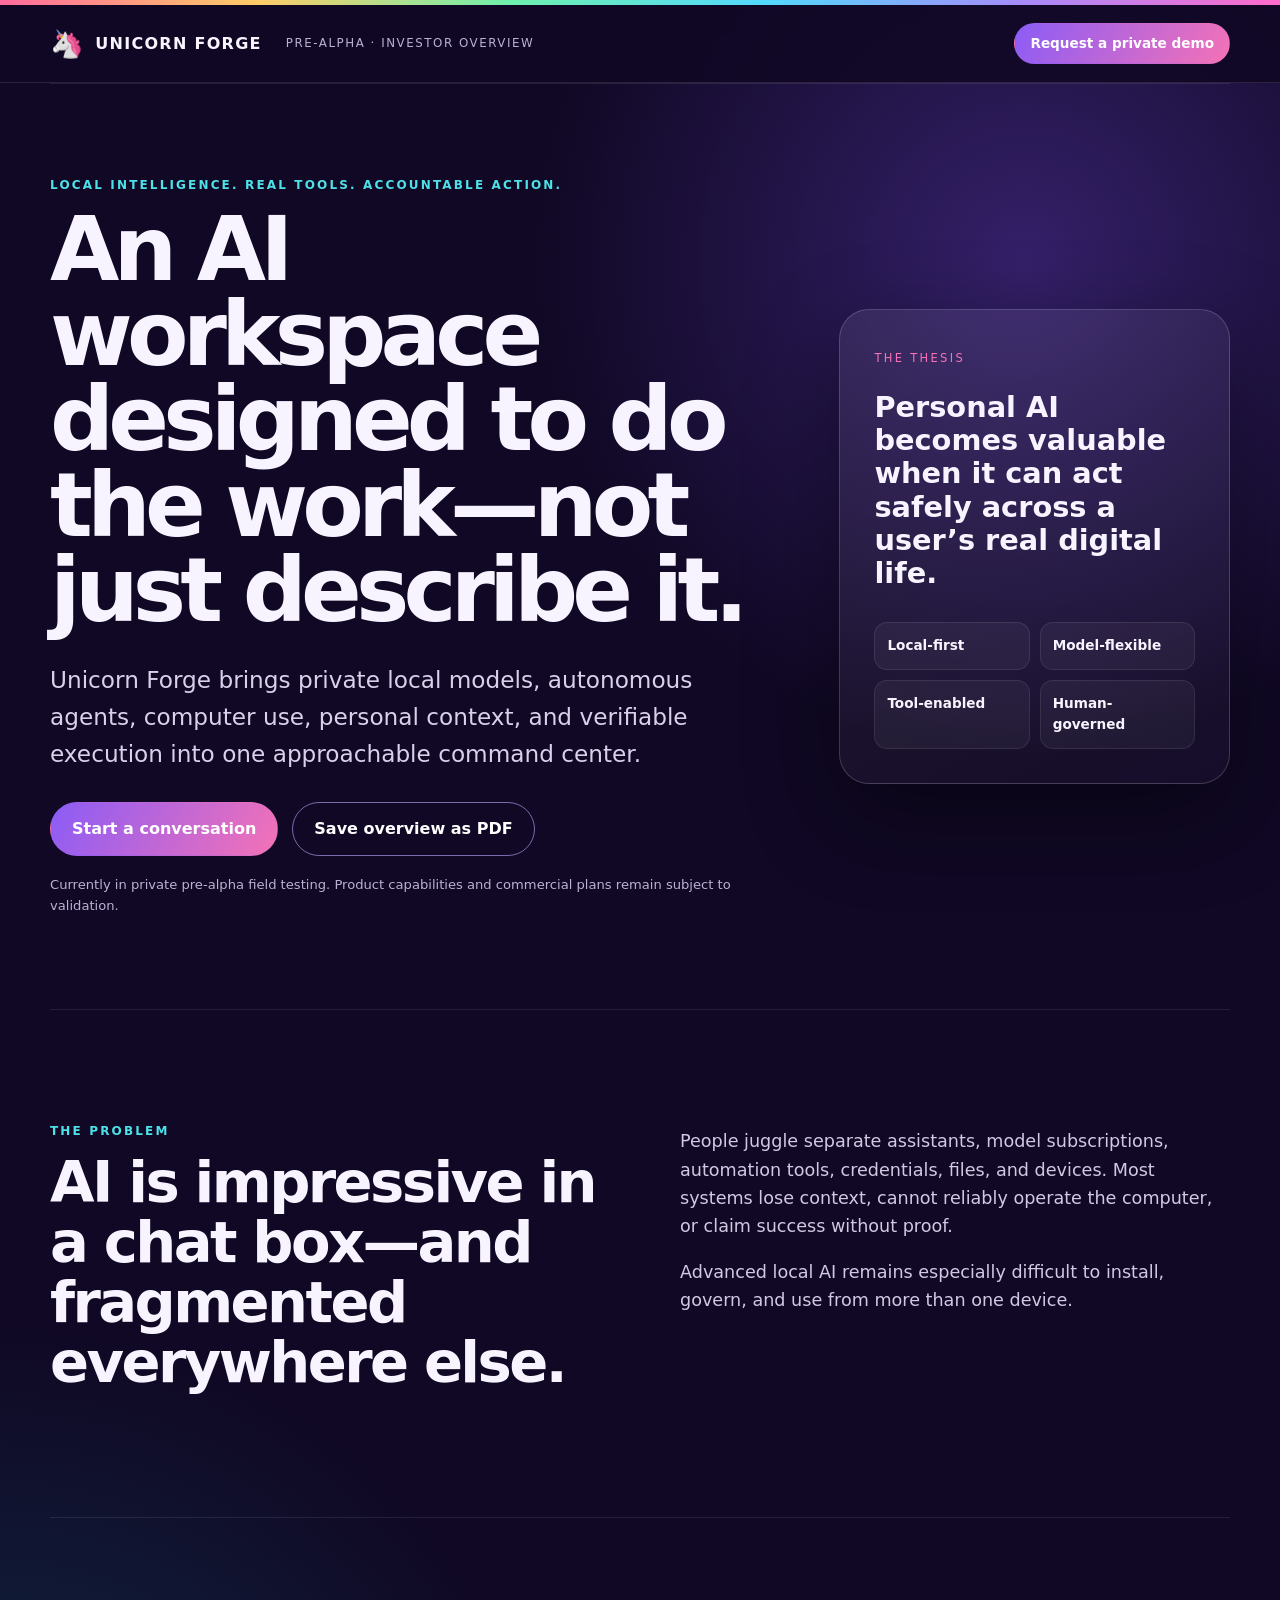
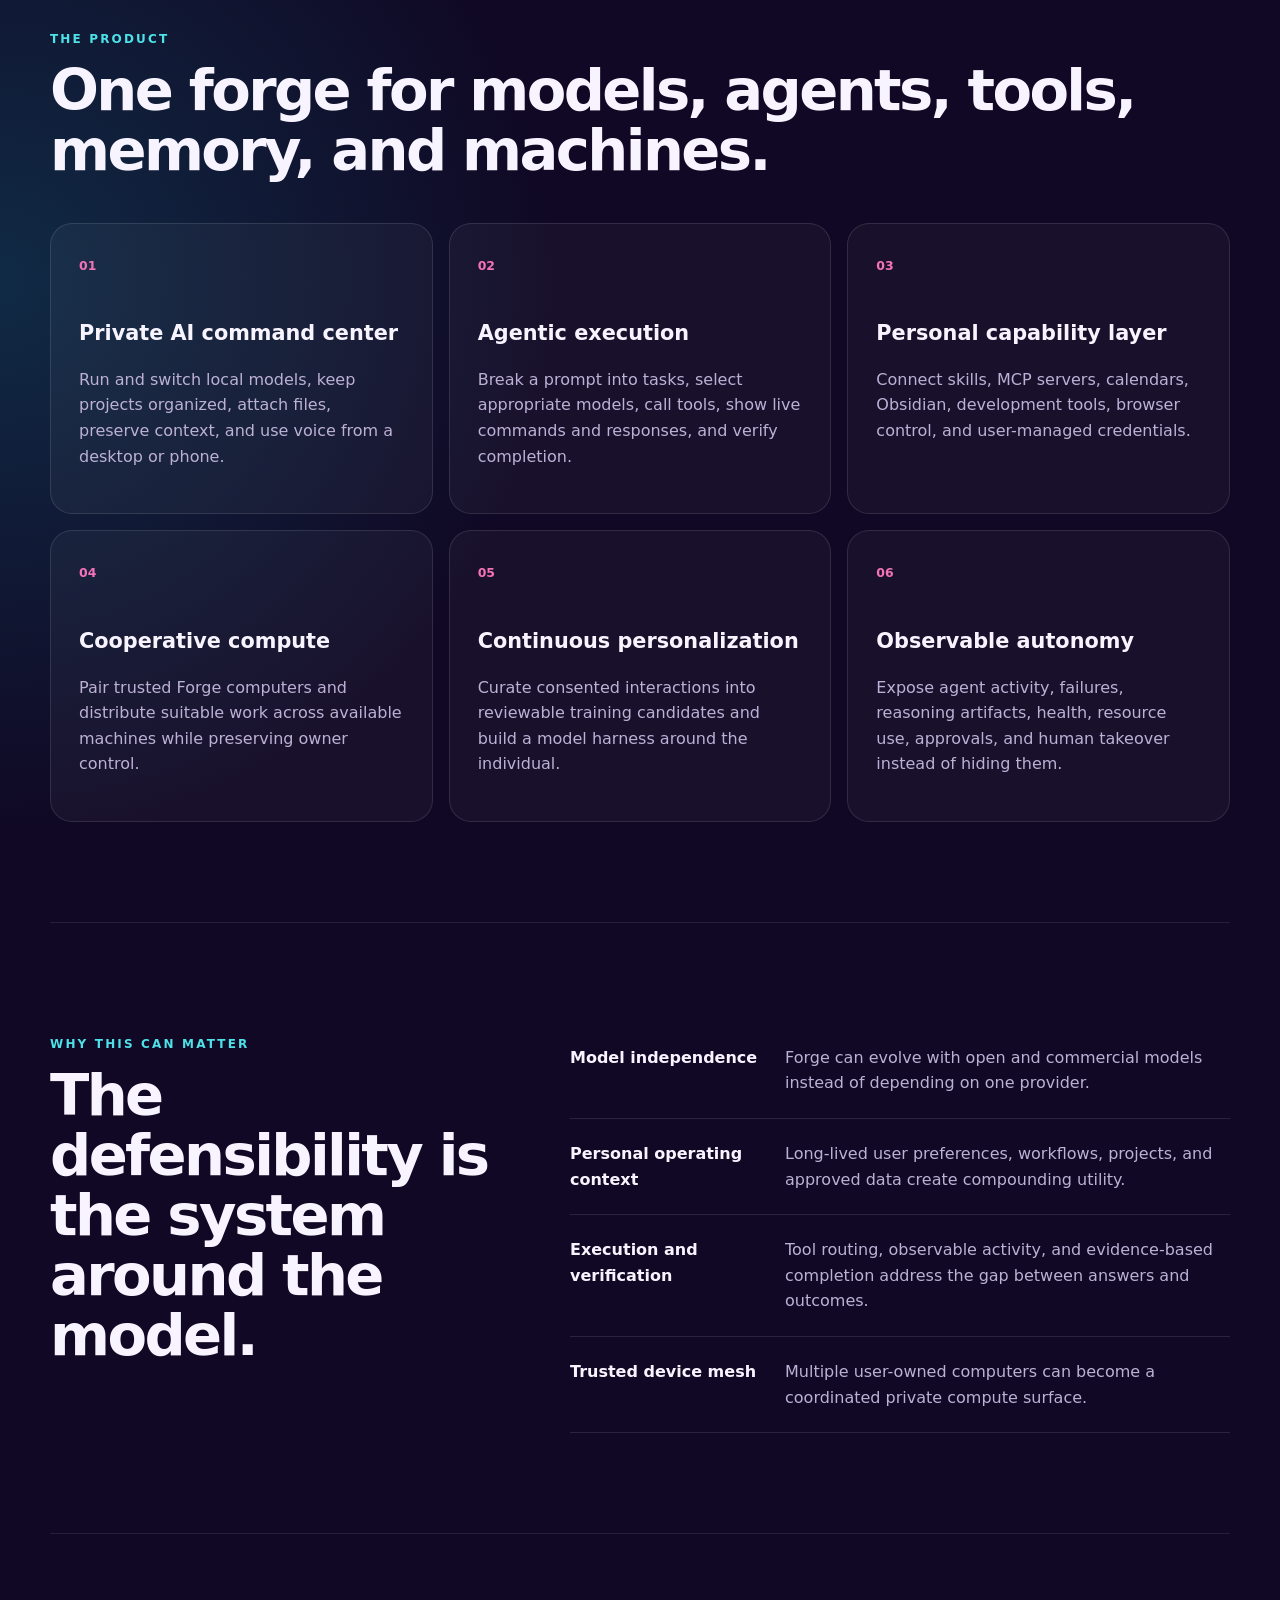
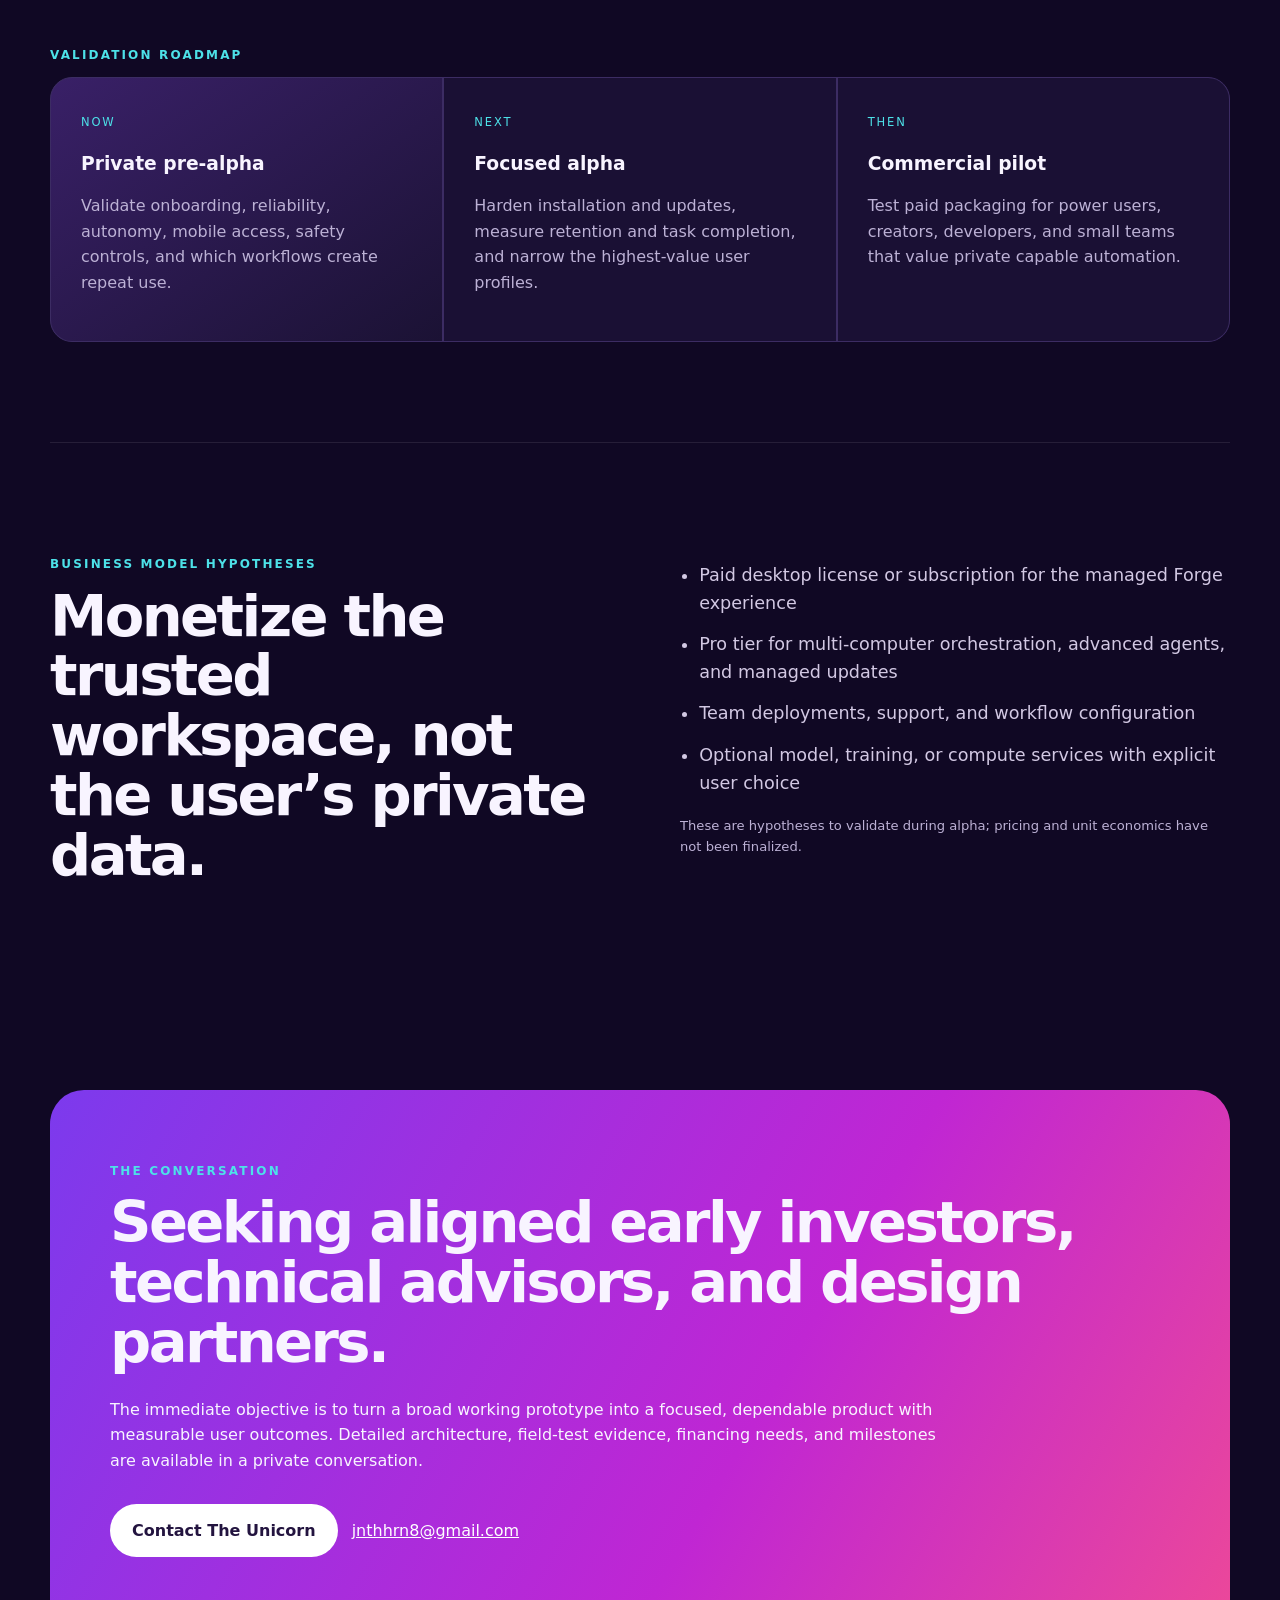
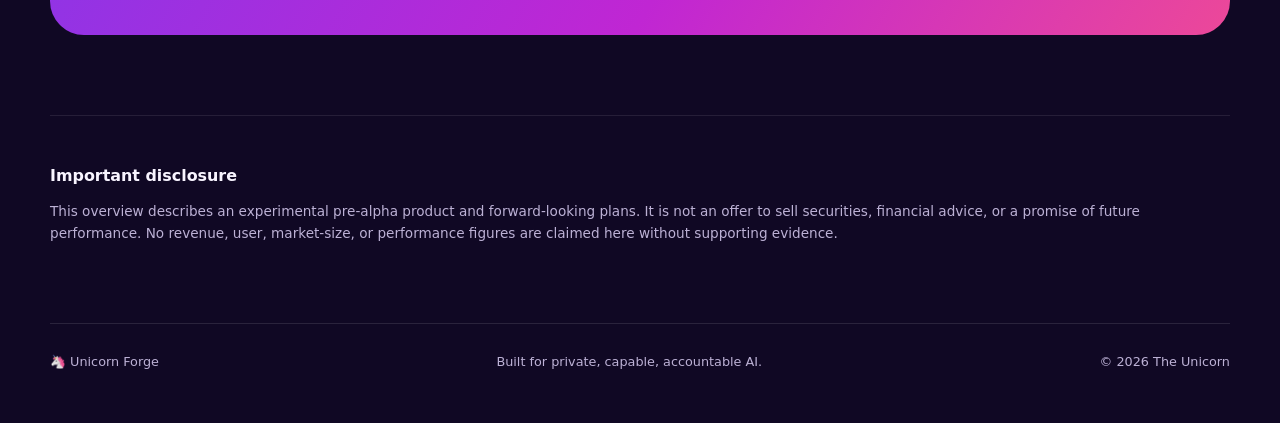
==== investors.html @ 0883f74a "Add Unicorn Forge investor overview" ====
<!doctype html>
<html lang="en">
  <head>
    <meta charset="utf-8" />
    <meta name="viewport" content="width=device-width,initial-scale=1" />
    <meta name="theme-color" content="#100824" />
    <meta name="description" content="Unicorn Forge investor overview: a local-first AI workspace built to act, coordinate, verify, and improve." />
    <title>Unicorn Forge · Investor Overview</title>
    <link rel="icon" type="image/svg+xml" href="data:image/svg+xml,%3Csvg xmlns='http://www.w3.org/2000/svg' viewBox='0 0 64 64'%3E%3Crect width='64' height='64' rx='16' fill='%23100824'/%3E%3Ctext x='8' y='48' font-size='46'%3E%F0%9F%A6%84%3C/text%3E%3C/svg%3E" />
    <link rel="stylesheet" href="investors.css" />
  </head>
  <body>
    <div class="rainbow" aria-hidden="true"></div>
    <header>
      <a class="brand" href="investors.html"><span>🦄</span><strong>UNICORN FORGE</strong></a>
      <span class="stage">PRE-ALPHA · INVESTOR OVERVIEW</span>
      <a class="button small" href="mailto:tetheredunicorn@gmail.com?subject=Unicorn%20Forge%20investor%20conversation">Request a private demo</a>
    </header>

    <main>
      <section class="hero">
        <div>
          <p class="eyebrow">LOCAL INTELLIGENCE. REAL TOOLS. ACCOUNTABLE ACTION.</p>
          <h1>An AI workspace designed to do the work—not just describe it.</h1>
          <p class="lede">Unicorn Forge brings private local models, autonomous agents, computer use, personal context, and verifiable execution into one approachable command center.</p>
          <div class="actions">
            <a class="button" href="mailto:tetheredunicorn@gmail.com?subject=Unicorn%20Forge%20investor%20conversation">Start a conversation</a>
            <button class="button ghost" type="button" onclick="window.print()">Save overview as PDF</button>
          </div>
          <p class="fine">Currently in private pre-alpha field testing. Product capabilities and commercial plans remain subject to validation.</p>
        </div>
        <aside class="signal-card">
          <span>THE THESIS</span>
          <strong>Personal AI becomes valuable when it can act safely across a user’s real digital life.</strong>
          <div class="signal-grid"><b>Local-first</b><b>Model-flexible</b><b>Tool-enabled</b><b>Human-governed</b></div>
        </aside>
      </section>

      <section class="problem section-grid">
        <div>
          <p class="eyebrow">THE PROBLEM</p>
          <h2>AI is impressive in a chat box—and fragmented everywhere else.</h2>
        </div>
        <div class="copy">
          <p>People juggle separate assistants, model subscriptions, automation tools, credentials, files, and devices. Most systems lose context, cannot reliably operate the computer, or claim success without proof.</p>
          <p>Advanced local AI remains especially difficult to install, govern, and use from more than one device.</p>
        </div>
      </section>

      <section>
        <p class="eyebrow">THE PRODUCT</p>
        <h2>One forge for models, agents, tools, memory, and machines.</h2>
        <div class="cards">
          <article><b>01</b><h3>Private AI command center</h3><p>Run and switch local models, keep projects organized, attach files, preserve context, and use voice from a desktop or phone.</p></article>
          <article><b>02</b><h3>Agentic execution</h3><p>Break a prompt into tasks, select appropriate models, call tools, show live commands and responses, and verify completion.</p></article>
          <article><b>03</b><h3>Personal capability layer</h3><p>Connect skills, MCP servers, calendars, Obsidian, development tools, browser control, and user-managed credentials.</p></article>
          <article><b>04</b><h3>Cooperative compute</h3><p>Pair trusted Forge computers and distribute suitable work across available machines while preserving owner control.</p></article>
          <article><b>05</b><h3>Continuous personalization</h3><p>Curate consented interactions into reviewable training candidates and build a model harness around the individual.</p></article>
          <article><b>06</b><h3>Observable autonomy</h3><p>Expose agent activity, failures, reasoning artifacts, health, resource use, approvals, and human takeover instead of hiding them.</p></article>
        </div>
      </section>

      <section class="moat">
        <div>
          <p class="eyebrow">WHY THIS CAN MATTER</p>
          <h2>The defensibility is the system around the model.</h2>
        </div>
        <ol>
          <li><strong>Model independence</strong><span>Forge can evolve with open and commercial models instead of depending on one provider.</span></li>
          <li><strong>Personal operating context</strong><span>Long-lived user preferences, workflows, projects, and approved data create compounding utility.</span></li>
          <li><strong>Execution and verification</strong><span>Tool routing, observable activity, and evidence-based completion address the gap between answers and outcomes.</span></li>
          <li><strong>Trusted device mesh</strong><span>Multiple user-owned computers can become a coordinated private compute surface.</span></li>
        </ol>
      </section>

      <section>
        <p class="eyebrow">VALIDATION ROADMAP</p>
        <div class="timeline">
          <article class="active"><span>NOW</span><h3>Private pre-alpha</h3><p>Validate onboarding, reliability, autonomy, mobile access, safety controls, and which workflows create repeat use.</p></article>
          <article><span>NEXT</span><h3>Focused alpha</h3><p>Harden installation and updates, measure retention and task completion, and narrow the highest-value user profiles.</p></article>
          <article><span>THEN</span><h3>Commercial pilot</h3><p>Test paid packaging for power users, creators, developers, and small teams that value private capable automation.</p></article>
        </div>
      </section>

      <section class="business section-grid">
        <div><p class="eyebrow">BUSINESS MODEL HYPOTHESES</p><h2>Monetize the trusted workspace, not the user’s private data.</h2></div>
        <div class="copy">
          <ul>
            <li>Paid desktop license or subscription for the managed Forge experience</li>
            <li>Pro tier for multi-computer orchestration, advanced agents, and managed updates</li>
            <li>Team deployments, support, and workflow configuration</li>
            <li>Optional model, training, or compute services with explicit user choice</li>
          </ul>
          <p class="fine">These are hypotheses to validate during alpha; pricing and unit economics have not been finalized.</p>
        </div>
      </section>

      <section class="ask">
        <p class="eyebrow">THE CONVERSATION</p>
        <h2>Seeking aligned early investors, technical advisors, and design partners.</h2>
        <p>The immediate objective is to turn a broad working prototype into a focused, dependable product with measurable user outcomes. Detailed architecture, field-test evidence, financing needs, and milestones are available in a private conversation.</p>
        <div class="actions"><a class="button light" href="mailto:tetheredunicorn@gmail.com?subject=Unicorn%20Forge%20investor%20conversation">Contact The Unicorn</a><a class="text-link" href="mailto:jnthhrn8@gmail.com">jnthhrn8@gmail.com</a></div>
      </section>

      <section class="disclosure">
        <h3>Important disclosure</h3>
        <p>This overview describes an experimental pre-alpha product and forward-looking plans. It is not an offer to sell securities, financial advice, or a promise of future performance. No revenue, user, market-size, or performance figures are claimed here without supporting evidence.</p>
      </section>
    </main>
    <footer><span>🦄 Unicorn Forge</span><span>Built for private, capable, accountable AI.</span><span>© 2026 The Unicorn</span></footer>
  </body>
</html>
---- investors.css ----
:root{color-scheme:dark;--ink:#f8f4ff;--muted:#bcb1d5;--violet:#8b5cf6;--pink:#f472b6;--cyan:#4de1e8;--paper:#100824;--panel:#1a1034;--line:#3c2c63}*{box-sizing:border-box}html{scroll-behavior:smooth}body{margin:0;background:radial-gradient(circle at 80% 5%,#342069 0,transparent 31rem),radial-gradient(circle at 0 36%,#102a45 0,transparent 35rem),var(--paper);color:var(--ink);font:16px/1.6 Inter,ui-sans-serif,system-ui,-apple-system,"Segoe UI",sans-serif}.rainbow{height:5px;background:linear-gradient(90deg,#ff6b9d,#ffcc67,#6ef0ae,#53d8ff,#a78bfa,#ff6bcb)}header{min-height:78px;display:flex;align-items:center;gap:24px;padding:15px max(24px,calc((100vw - 1180px)/2));border-bottom:1px solid #ffffff1c;background:#100824d9;backdrop-filter:blur(16px);position:sticky;top:0;z-index:5}.brand{display:flex;gap:10px;align-items:center;color:var(--ink);text-decoration:none;letter-spacing:.08em}.brand span{font-size:27px}.stage{margin-right:auto;color:var(--muted);font-size:.74rem;letter-spacing:.13em}main,footer{width:min(1180px,calc(100% - 40px));margin:auto}.hero{min-height:670px;display:grid;grid-template-columns:1.3fr .7fr;gap:64px;align-items:center;padding:80px 0}h1{font-size:clamp(3rem,7vw,6.4rem);line-height:.95;letter-spacing:-.065em;margin:12px 0 28px;max-width:900px}h2{font-size:clamp(2rem,4.5vw,4rem);line-height:1.04;letter-spacing:-.045em;margin:8px 0 24px}h3{line-height:1.15}.eyebrow{font-size:.75rem;letter-spacing:.18em;font-weight:800;color:var(--cyan)}.lede{font-size:clamp(1.12rem,2vw,1.45rem);color:#d9d0ea;max-width:760px}.fine{font-size:.82rem;color:var(--muted)}.actions{display:flex;gap:14px;align-items:center;flex-wrap:wrap;margin:30px 0 18px}.button{display:inline-flex;justify-content:center;align-items:center;border:1px solid transparent;border-radius:999px;padding:13px 21px;background:linear-gradient(120deg,var(--violet),var(--pink));color:white;text-decoration:none;font:inherit;font-weight:800;cursor:pointer}.button.small{padding:9px 15px;font-size:.85rem}.button.ghost{background:transparent;border-color:#7d69ab}.button.light{background:white;color:#23143f}.signal-card{border:1px solid #ffffff2b;border-radius:30px;padding:34px;background:linear-gradient(150deg,#ffffff14,#ffffff06);box-shadow:0 30px 90px #0006}.signal-card>span{color:var(--pink);font-size:.72rem;letter-spacing:.2em}.signal-card>strong{display:block;font-size:1.8rem;line-height:1.15;margin:22px 0 32px}.signal-grid{display:grid;grid-template-columns:1fr 1fr;gap:10px}.signal-grid b{background:#ffffff0c;border:1px solid #ffffff16;border-radius:13px;padding:12px;font-size:.85rem}section{padding:100px 0;border-top:1px solid #ffffff17}.section-grid{display:grid;grid-template-columns:1fr 1fr;gap:80px}.copy{color:#d2c8e3;font-size:1.1rem}.cards{display:grid;grid-template-columns:repeat(3,1fr);gap:16px;margin-top:42px}.cards article{min-height:260px;padding:28px;border:1px solid #ffffff1c;border-radius:22px;background:#ffffff0a}.cards article>b{color:var(--pink);font-size:.78rem}.cards h3{font-size:1.3rem;margin-top:45px}.cards p,.timeline p{color:var(--muted)}.moat{display:grid;grid-template-columns:.8fr 1.2fr;gap:80px}.moat ol{list-style:none;padding:0;margin:0}.moat li{display:grid;grid-template-columns:190px 1fr;gap:25px;padding:22px 0;border-bottom:1px solid #ffffff1c}.moat span{color:var(--muted)}.timeline{display:grid;grid-template-columns:repeat(3,1fr);gap:2px;background:var(--line);border:1px solid var(--line);border-radius:22px;overflow:hidden}.timeline article{padding:30px;background:var(--panel)}.timeline article.active{background:linear-gradient(145deg,#392067,#1b1234)}.timeline span{font-size:.72rem;letter-spacing:.16em;color:var(--cyan)}.business ul{padding-left:1.2rem}.business li{margin-bottom:13px}.ask{border:0;border-radius:34px;padding:60px;margin:80px 0;background:linear-gradient(120deg,#7c3aed,#c026d3 60%,#ec4899)}.ask p{max-width:840px}.text-link{color:white}.disclosure{padding:35px 0 65px;color:var(--muted);font-size:.85rem}.disclosure h3{color:var(--ink)}footer{display:flex;justify-content:space-between;gap:20px;padding:28px 0 50px;border-top:1px solid #ffffff1c;color:var(--muted);font-size:.8rem}@media(max-width:800px){header{position:static;flex-wrap:wrap}.stage{order:3;width:100%}.hero,.section-grid,.moat{grid-template-columns:1fr;gap:25px}.hero{padding:60px 0;min-height:auto}.cards,.timeline{grid-template-columns:1fr}.moat li{grid-template-columns:1fr;gap:5px}.ask{padding:34px 24px;margin:50px 0}footer{flex-direction:column}.button.small{display:none}}@media print{body{background:white;color:#191126}.rainbow{height:3px}header{position:static;background:white;border-color:#ddd}.stage,.brand,.eyebrow,.fine,.copy,.cards p,.timeline p,.moat span,.disclosure,footer{color:#4d455b}.button{border:1px solid #555;background:white;color:#191126}.hero{min-height:auto}.signal-card,.cards article,.timeline article{box-shadow:none;background:#f6f2fb;border-color:#ddd}.ask{background:#eee;color:#191126}.ask .button{display:none}section{break-inside:avoid;padding:45px 0}}
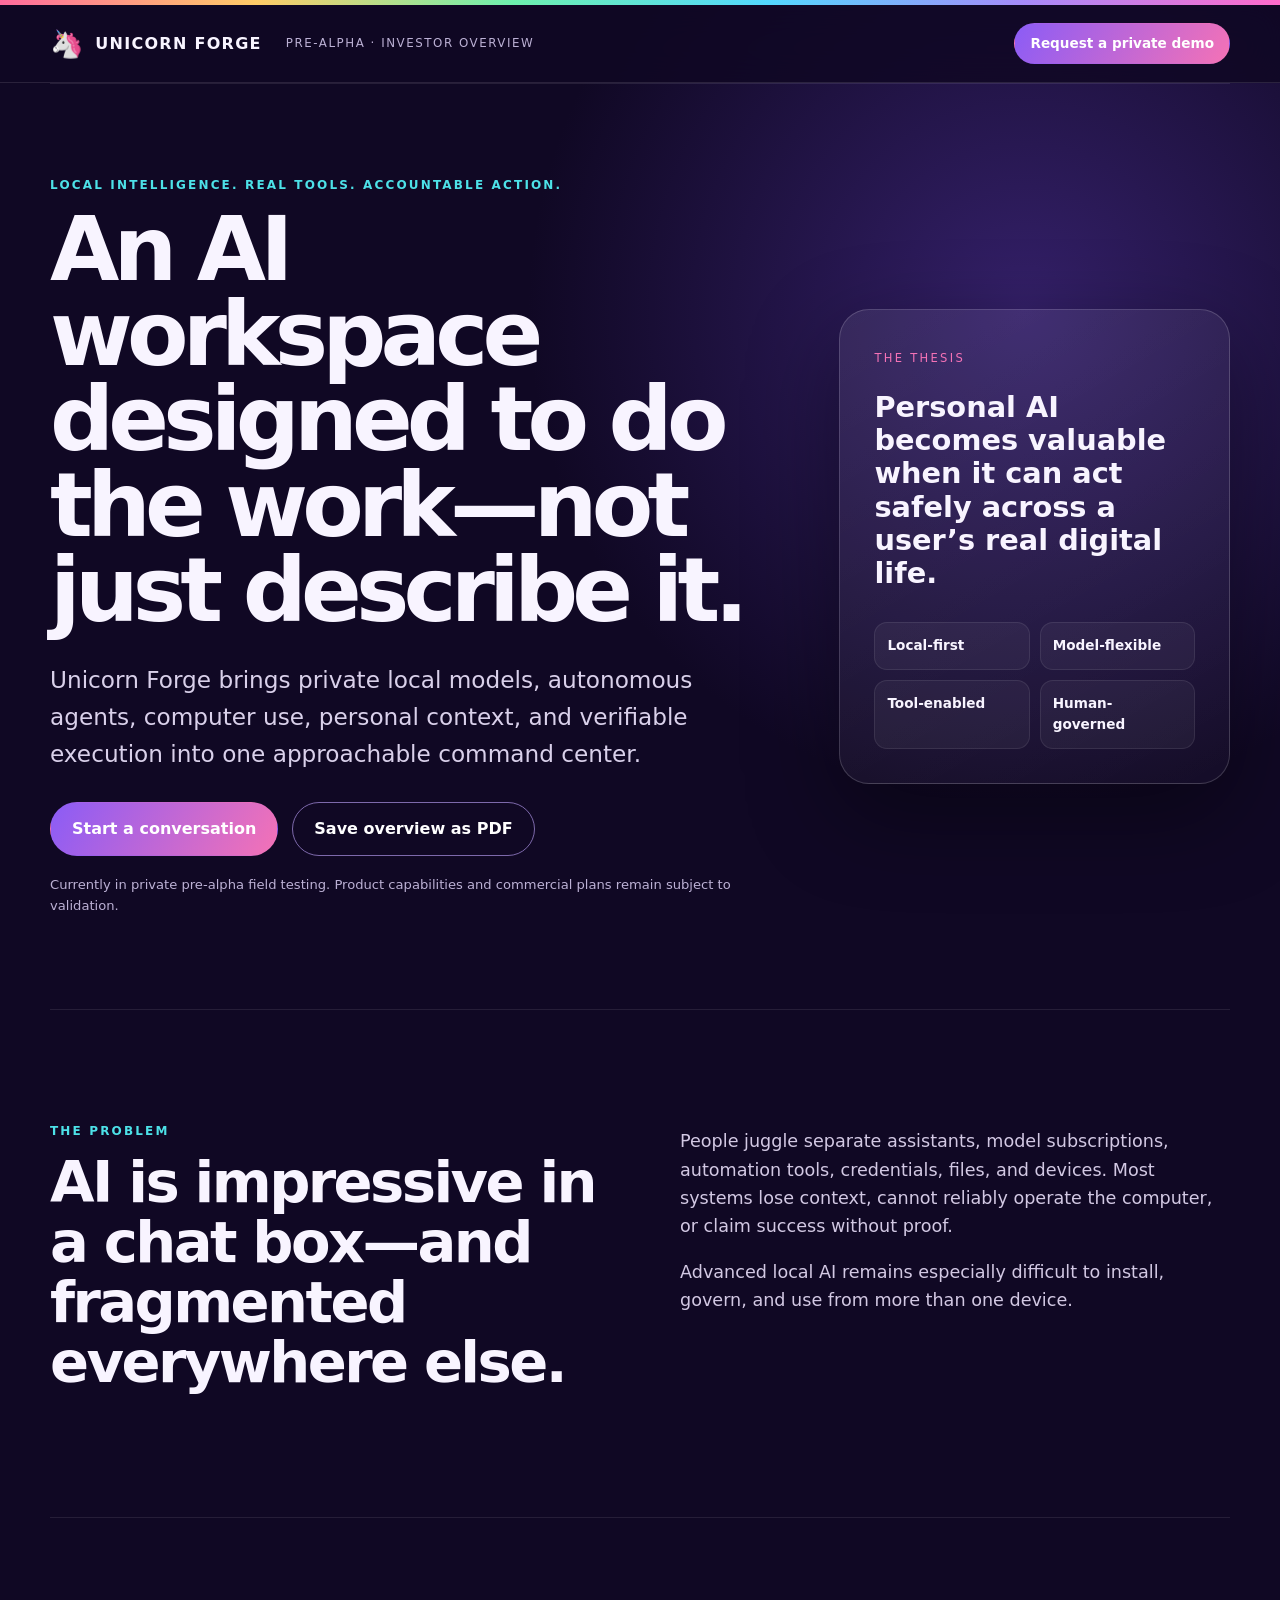
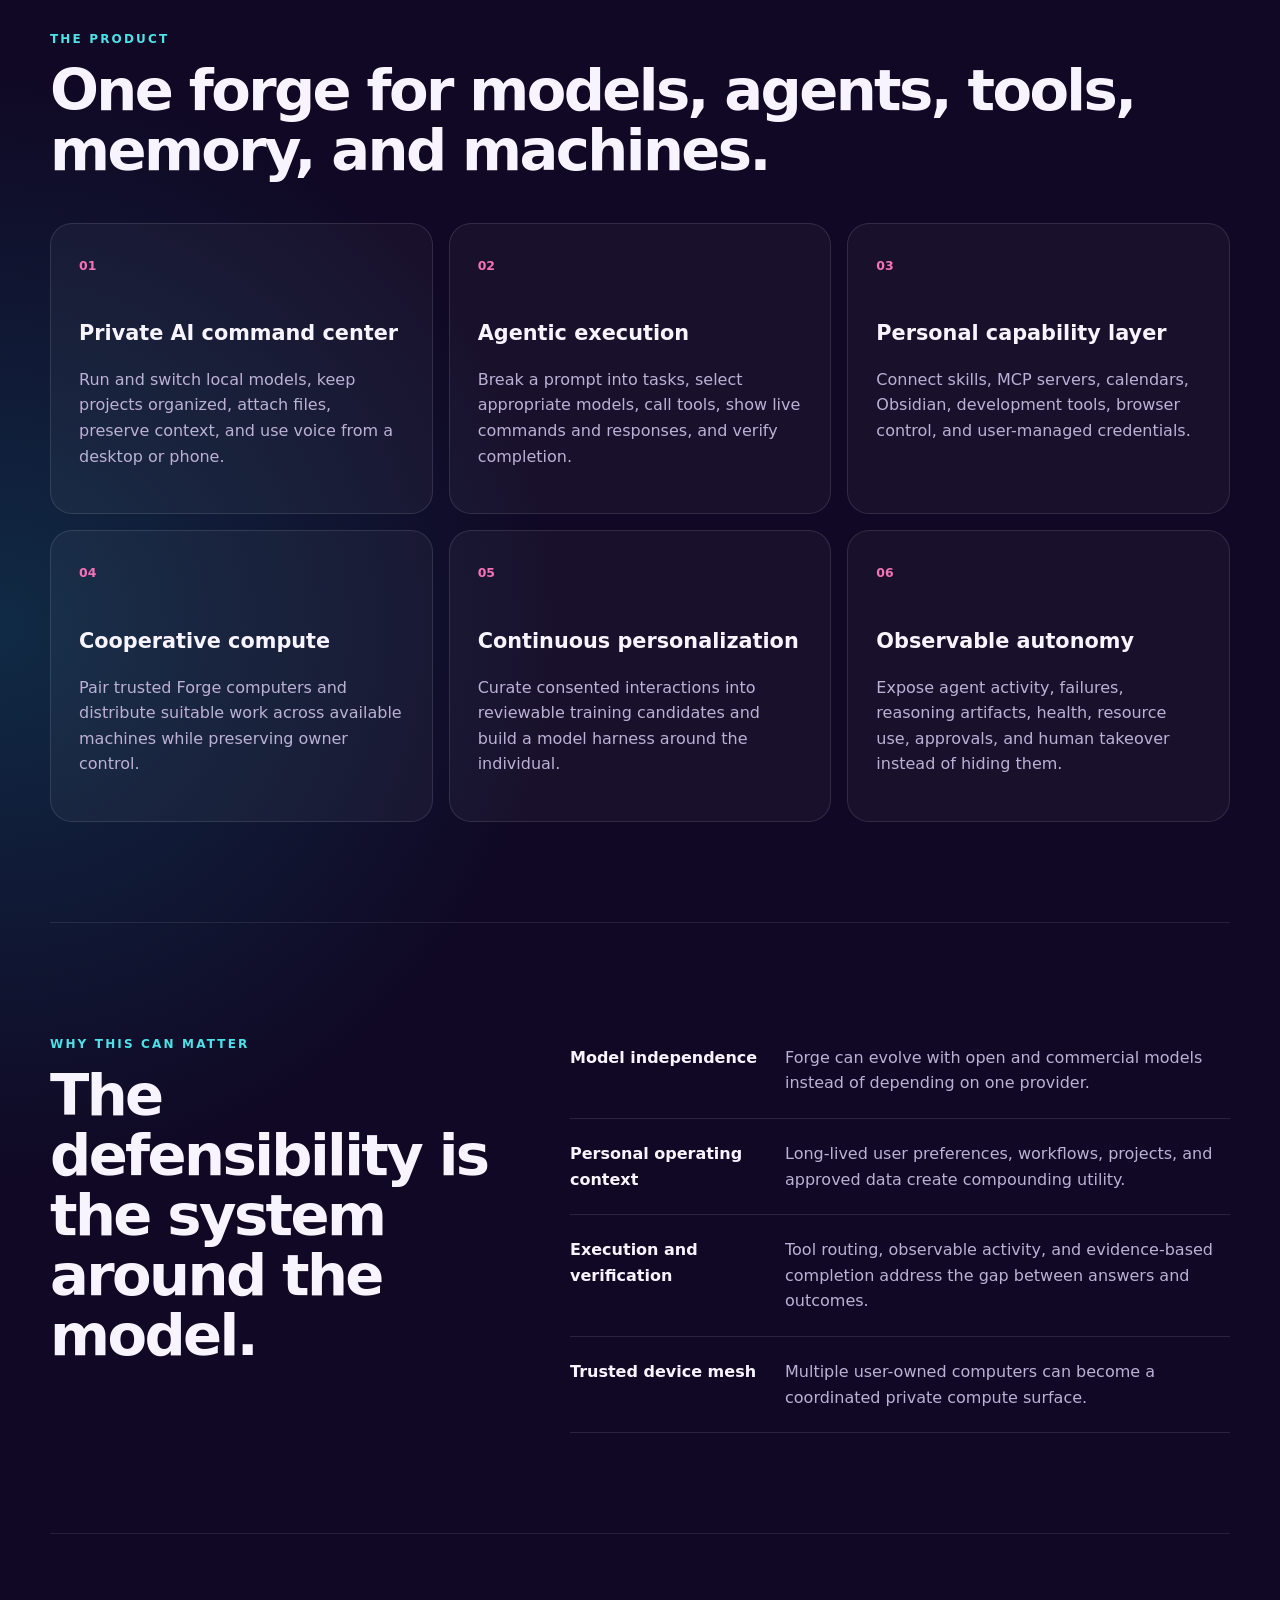
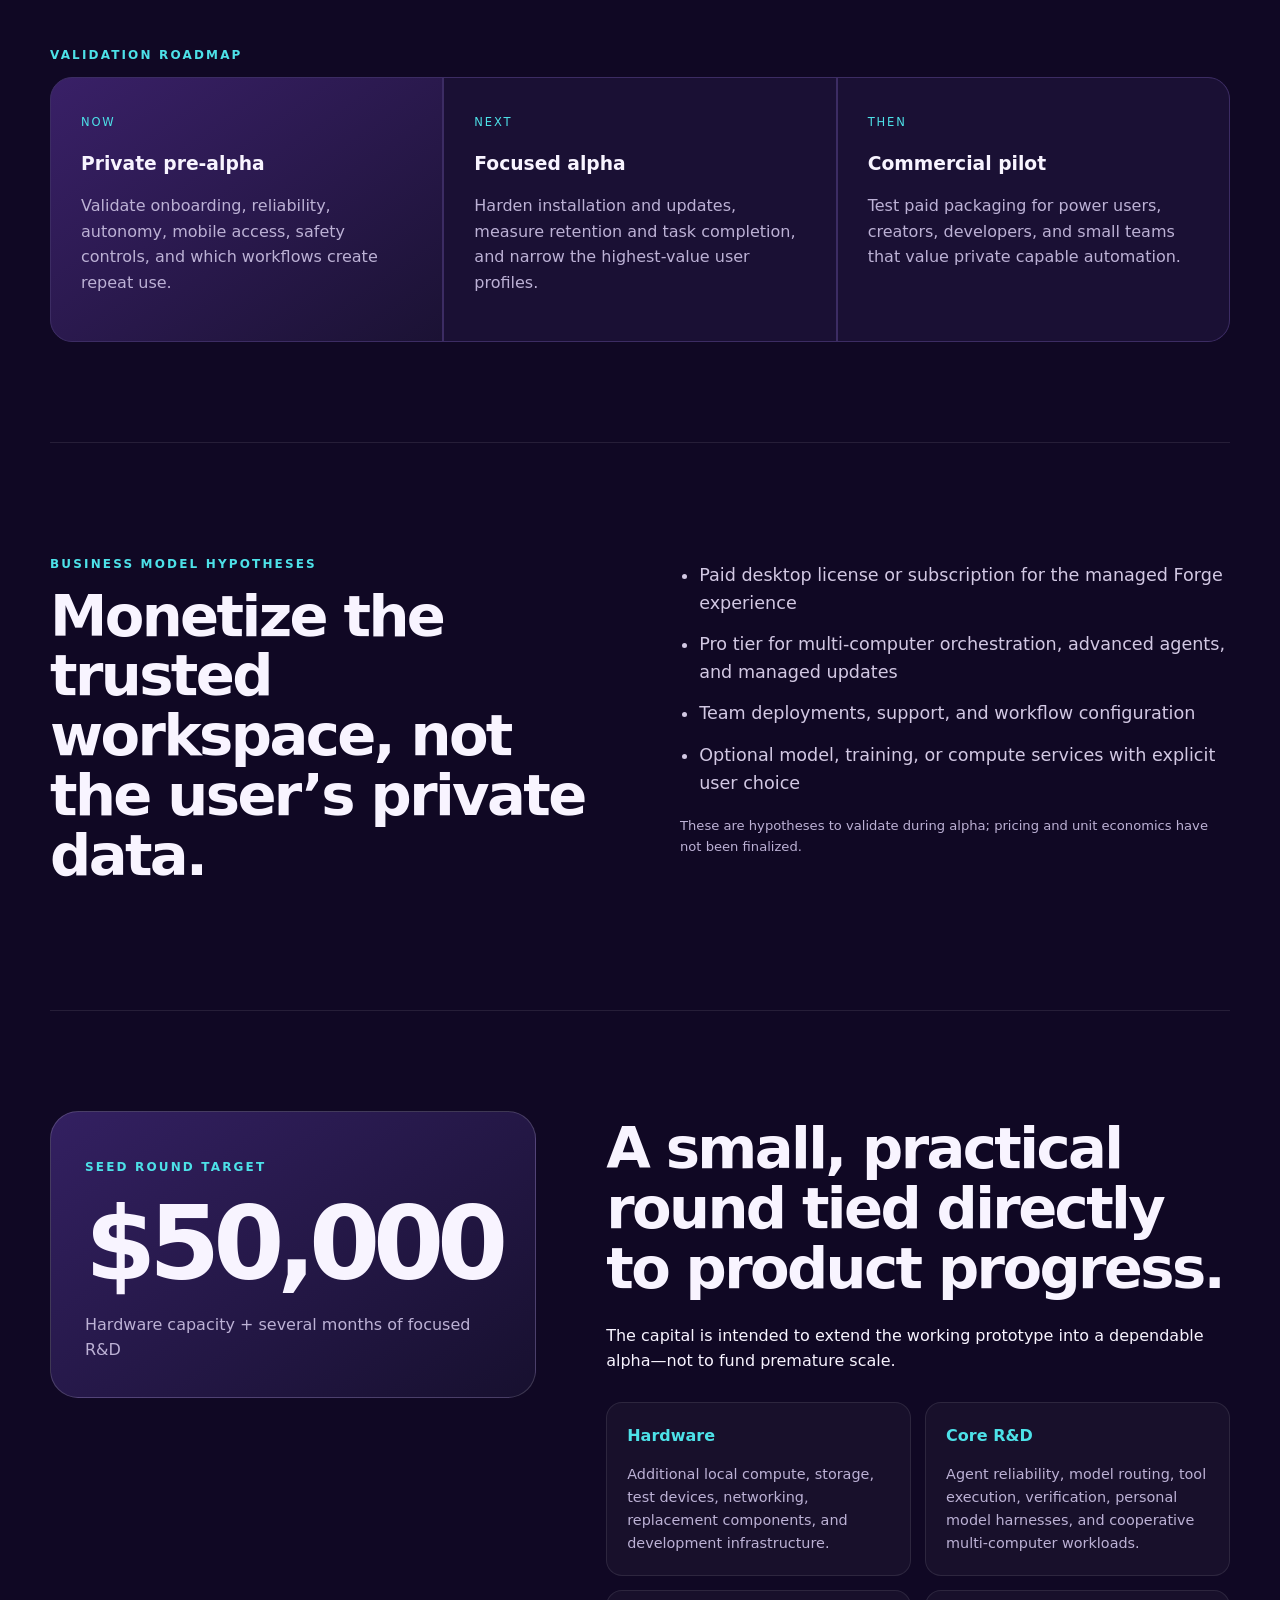
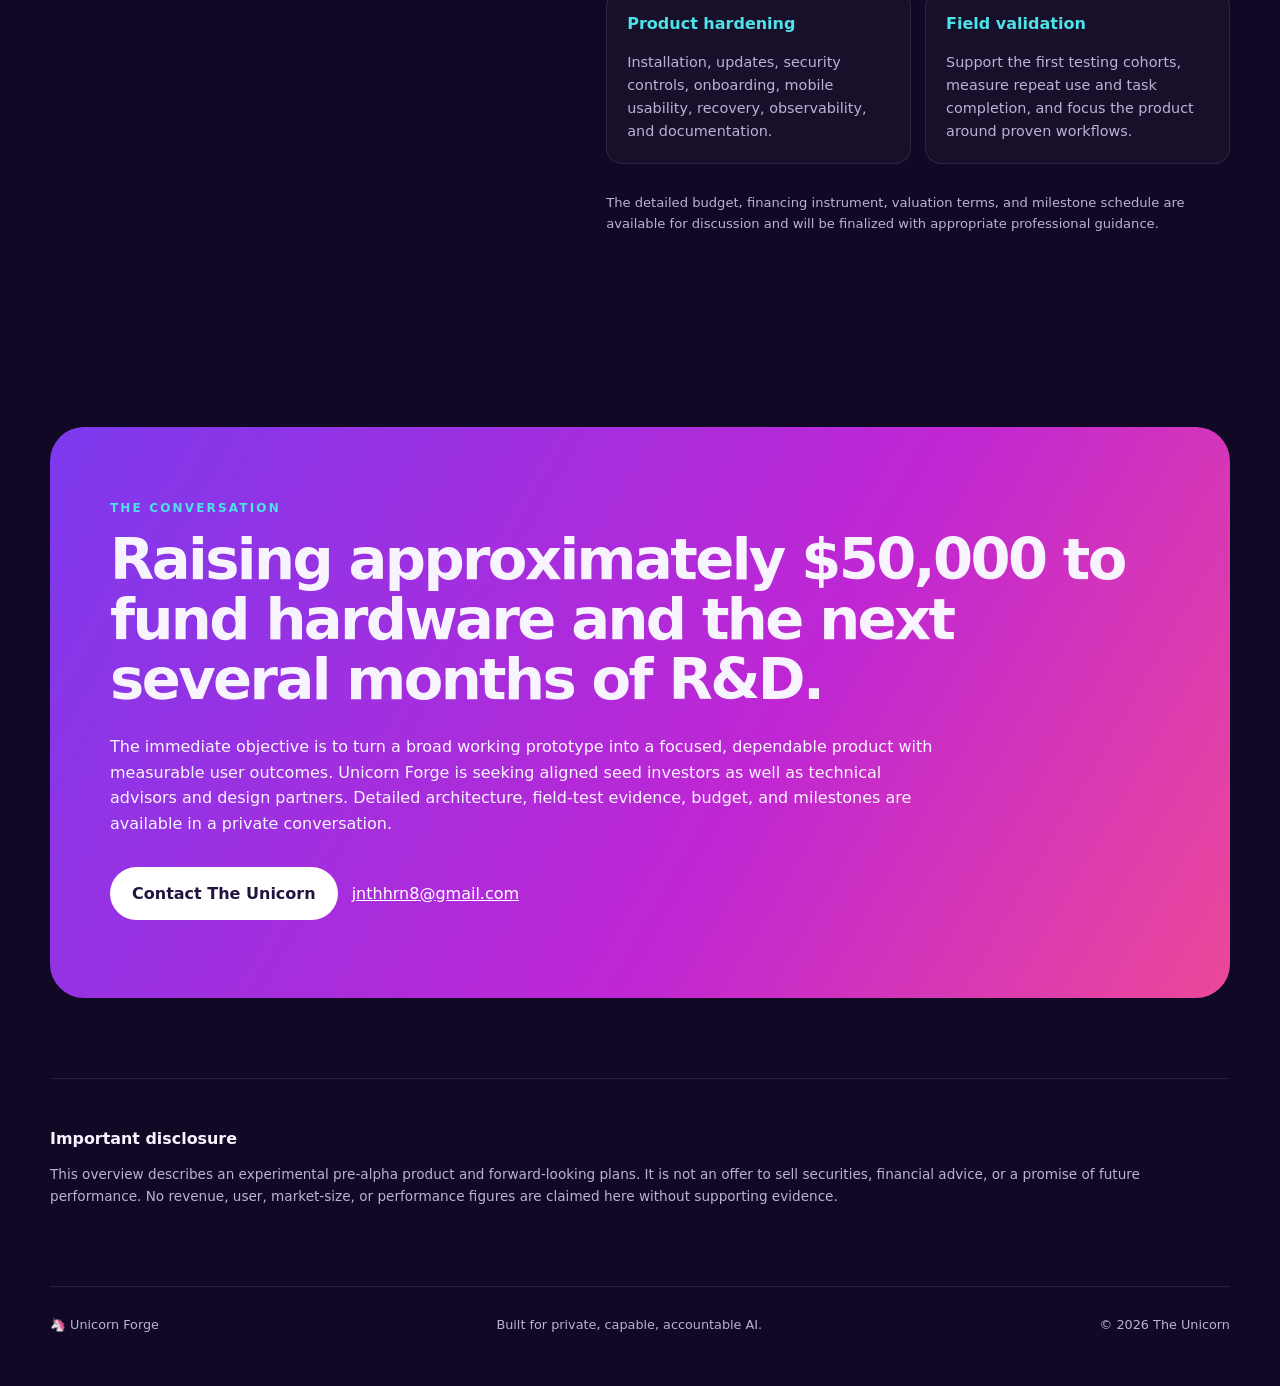
==== commit 4a98c9df: "Add fifty-thousand-dollar seed round" ====
--- a/investors.html
+++ b/investors.html
@@ -95,10 +95,29 @@
         </div>
       </section>
 
+      <section class="round">
+        <div class="round-amount">
+          <p class="eyebrow">SEED ROUND TARGET</p>
+          <strong>$50,000</strong>
+          <span>Hardware capacity + several months of focused R&amp;D</span>
+        </div>
+        <div class="round-plan">
+          <h2>A small, practical round tied directly to product progress.</h2>
+          <p>The capital is intended to extend the working prototype into a dependable alpha—not to fund premature scale.</p>
+          <div class="use-grid">
+            <article><b>Hardware</b><p>Additional local compute, storage, test devices, networking, replacement components, and development infrastructure.</p></article>
+            <article><b>Core R&amp;D</b><p>Agent reliability, model routing, tool execution, verification, personal model harnesses, and cooperative multi-computer workloads.</p></article>
+            <article><b>Product hardening</b><p>Installation, updates, security controls, onboarding, mobile usability, recovery, observability, and documentation.</p></article>
+            <article><b>Field validation</b><p>Support the first testing cohorts, measure repeat use and task completion, and focus the product around proven workflows.</p></article>
+          </div>
+          <p class="fine">The detailed budget, financing instrument, valuation terms, and milestone schedule are available for discussion and will be finalized with appropriate professional guidance.</p>
+        </div>
+      </section>
+
       <section class="ask">
         <p class="eyebrow">THE CONVERSATION</p>
-        <h2>Seeking aligned early investors, technical advisors, and design partners.</h2>
-        <p>The immediate objective is to turn a broad working prototype into a focused, dependable product with measurable user outcomes. Detailed architecture, field-test evidence, financing needs, and milestones are available in a private conversation.</p>
+        <h2>Raising approximately $50,000 to fund hardware and the next several months of R&amp;D.</h2>
+        <p>The immediate objective is to turn a broad working prototype into a focused, dependable product with measurable user outcomes. Unicorn Forge is seeking aligned seed investors as well as technical advisors and design partners. Detailed architecture, field-test evidence, budget, and milestones are available in a private conversation.</p>
         <div class="actions"><a class="button light" href="mailto:tetheredunicorn@gmail.com?subject=Unicorn%20Forge%20investor%20conversation">Contact The Unicorn</a><a class="text-link" href="mailto:jnthhrn8@gmail.com">jnthhrn8@gmail.com</a></div>
       </section>
 
--- a/investors.css
+++ b/investors.css
@@ -1 +1 @@
-:root{color-scheme:dark;--ink:#f8f4ff;--muted:#bcb1d5;--violet:#8b5cf6;--pink:#f472b6;--cyan:#4de1e8;--paper:#100824;--panel:#1a1034;--line:#3c2c63}*{box-sizing:border-box}html{scroll-behavior:smooth}body{margin:0;background:radial-gradient(circle at 80% 5%,#342069 0,transparent 31rem),radial-gradient(circle at 0 36%,#102a45 0,transparent 35rem),var(--paper);color:var(--ink);font:16px/1.6 Inter,ui-sans-serif,system-ui,-apple-system,"Segoe UI",sans-serif}.rainbow{height:5px;background:linear-gradient(90deg,#ff6b9d,#ffcc67,#6ef0ae,#53d8ff,#a78bfa,#ff6bcb)}header{min-height:78px;display:flex;align-items:center;gap:24px;padding:15px max(24px,calc((100vw - 1180px)/2));border-bottom:1px solid #ffffff1c;background:#100824d9;backdrop-filter:blur(16px);position:sticky;top:0;z-index:5}.brand{display:flex;gap:10px;align-items:center;color:var(--ink);text-decoration:none;letter-spacing:.08em}.brand span{font-size:27px}.stage{margin-right:auto;color:var(--muted);font-size:.74rem;letter-spacing:.13em}main,footer{width:min(1180px,calc(100% - 40px));margin:auto}.hero{min-height:670px;display:grid;grid-template-columns:1.3fr .7fr;gap:64px;align-items:center;padding:80px 0}h1{font-size:clamp(3rem,7vw,6.4rem);line-height:.95;letter-spacing:-.065em;margin:12px 0 28px;max-width:900px}h2{font-size:clamp(2rem,4.5vw,4rem);line-height:1.04;letter-spacing:-.045em;margin:8px 0 24px}h3{line-height:1.15}.eyebrow{font-size:.75rem;letter-spacing:.18em;font-weight:800;color:var(--cyan)}.lede{font-size:clamp(1.12rem,2vw,1.45rem);color:#d9d0ea;max-width:760px}.fine{font-size:.82rem;color:var(--muted)}.actions{display:flex;gap:14px;align-items:center;flex-wrap:wrap;margin:30px 0 18px}.button{display:inline-flex;justify-content:center;align-items:center;border:1px solid transparent;border-radius:999px;padding:13px 21px;background:linear-gradient(120deg,var(--violet),var(--pink));color:white;text-decoration:none;font:inherit;font-weight:800;cursor:pointer}.button.small{padding:9px 15px;font-size:.85rem}.button.ghost{background:transparent;border-color:#7d69ab}.button.light{background:white;color:#23143f}.signal-card{border:1px solid #ffffff2b;border-radius:30px;padding:34px;background:linear-gradient(150deg,#ffffff14,#ffffff06);box-shadow:0 30px 90px #0006}.signal-card>span{color:var(--pink);font-size:.72rem;letter-spacing:.2em}.signal-card>strong{display:block;font-size:1.8rem;line-height:1.15;margin:22px 0 32px}.signal-grid{display:grid;grid-template-columns:1fr 1fr;gap:10px}.signal-grid b{background:#ffffff0c;border:1px solid #ffffff16;border-radius:13px;padding:12px;font-size:.85rem}section{padding:100px 0;border-top:1px solid #ffffff17}.section-grid{display:grid;grid-template-columns:1fr 1fr;gap:80px}.copy{color:#d2c8e3;font-size:1.1rem}.cards{display:grid;grid-template-columns:repeat(3,1fr);gap:16px;margin-top:42px}.cards article{min-height:260px;padding:28px;border:1px solid #ffffff1c;border-radius:22px;background:#ffffff0a}.cards article>b{color:var(--pink);font-size:.78rem}.cards h3{font-size:1.3rem;margin-top:45px}.cards p,.timeline p{color:var(--muted)}.moat{display:grid;grid-template-columns:.8fr 1.2fr;gap:80px}.moat ol{list-style:none;padding:0;margin:0}.moat li{display:grid;grid-template-columns:190px 1fr;gap:25px;padding:22px 0;border-bottom:1px solid #ffffff1c}.moat span{color:var(--muted)}.timeline{display:grid;grid-template-columns:repeat(3,1fr);gap:2px;background:var(--line);border:1px solid var(--line);border-radius:22px;overflow:hidden}.timeline article{padding:30px;background:var(--panel)}.timeline article.active{background:linear-gradient(145deg,#392067,#1b1234)}.timeline span{font-size:.72rem;letter-spacing:.16em;color:var(--cyan)}.business ul{padding-left:1.2rem}.business li{margin-bottom:13px}.ask{border:0;border-radius:34px;padding:60px;margin:80px 0;background:linear-gradient(120deg,#7c3aed,#c026d3 60%,#ec4899)}.ask p{max-width:840px}.text-link{color:white}.disclosure{padding:35px 0 65px;color:var(--muted);font-size:.85rem}.disclosure h3{color:var(--ink)}footer{display:flex;justify-content:space-between;gap:20px;padding:28px 0 50px;border-top:1px solid #ffffff1c;color:var(--muted);font-size:.8rem}@media(max-width:800px){header{position:static;flex-wrap:wrap}.stage{order:3;width:100%}.hero,.section-grid,.moat{grid-template-columns:1fr;gap:25px}.hero{padding:60px 0;min-height:auto}.cards,.timeline{grid-template-columns:1fr}.moat li{grid-template-columns:1fr;gap:5px}.ask{padding:34px 24px;margin:50px 0}footer{flex-direction:column}.button.small{display:none}}@media print{body{background:white;color:#191126}.rainbow{height:3px}header{position:static;background:white;border-color:#ddd}.stage,.brand,.eyebrow,.fine,.copy,.cards p,.timeline p,.moat span,.disclosure,footer{color:#4d455b}.button{border:1px solid #555;background:white;color:#191126}.hero{min-height:auto}.signal-card,.cards article,.timeline article{box-shadow:none;background:#f6f2fb;border-color:#ddd}.ask{background:#eee;color:#191126}.ask .button{display:none}section{break-inside:avoid;padding:45px 0}}
+:root{color-scheme:dark;--ink:#f8f4ff;--muted:#bcb1d5;--violet:#8b5cf6;--pink:#f472b6;--cyan:#4de1e8;--paper:#100824;--panel:#1a1034;--line:#3c2c63}*{box-sizing:border-box}html{scroll-behavior:smooth}body{margin:0;background:radial-gradient(circle at 80% 5%,#342069 0,transparent 31rem),radial-gradient(circle at 0 36%,#102a45 0,transparent 35rem),var(--paper);color:var(--ink);font:16px/1.6 Inter,ui-sans-serif,system-ui,-apple-system,"Segoe UI",sans-serif}.rainbow{height:5px;background:linear-gradient(90deg,#ff6b9d,#ffcc67,#6ef0ae,#53d8ff,#a78bfa,#ff6bcb)}header{min-height:78px;display:flex;align-items:center;gap:24px;padding:15px max(24px,calc((100vw - 1180px)/2));border-bottom:1px solid #ffffff1c;background:#100824d9;backdrop-filter:blur(16px);position:sticky;top:0;z-index:5}.brand{display:flex;gap:10px;align-items:center;color:var(--ink);text-decoration:none;letter-spacing:.08em}.brand span{font-size:27px}.stage{margin-right:auto;color:var(--muted);font-size:.74rem;letter-spacing:.13em}main,footer{width:min(1180px,calc(100% - 40px));margin:auto}.hero{min-height:670px;display:grid;grid-template-columns:1.3fr .7fr;gap:64px;align-items:center;padding:80px 0}h1{font-size:clamp(3rem,7vw,6.4rem);line-height:.95;letter-spacing:-.065em;margin:12px 0 28px;max-width:900px}h2{font-size:clamp(2rem,4.5vw,4rem);line-height:1.04;letter-spacing:-.045em;margin:8px 0 24px}h3{line-height:1.15}.eyebrow{font-size:.75rem;letter-spacing:.18em;font-weight:800;color:var(--cyan)}.lede{font-size:clamp(1.12rem,2vw,1.45rem);color:#d9d0ea;max-width:760px}.fine{font-size:.82rem;color:var(--muted)}.actions{display:flex;gap:14px;align-items:center;flex-wrap:wrap;margin:30px 0 18px}.button{display:inline-flex;justify-content:center;align-items:center;border:1px solid transparent;border-radius:999px;padding:13px 21px;background:linear-gradient(120deg,var(--violet),var(--pink));color:white;text-decoration:none;font:inherit;font-weight:800;cursor:pointer}.button.small{padding:9px 15px;font-size:.85rem}.button.ghost{background:transparent;border-color:#7d69ab}.button.light{background:white;color:#23143f}.signal-card{border:1px solid #ffffff2b;border-radius:30px;padding:34px;background:linear-gradient(150deg,#ffffff14,#ffffff06);box-shadow:0 30px 90px #0006}.signal-card>span{color:var(--pink);font-size:.72rem;letter-spacing:.2em}.signal-card>strong{display:block;font-size:1.8rem;line-height:1.15;margin:22px 0 32px}.signal-grid{display:grid;grid-template-columns:1fr 1fr;gap:10px}.signal-grid b{background:#ffffff0c;border:1px solid #ffffff16;border-radius:13px;padding:12px;font-size:.85rem}section{padding:100px 0;border-top:1px solid #ffffff17}.section-grid{display:grid;grid-template-columns:1fr 1fr;gap:80px}.copy{color:#d2c8e3;font-size:1.1rem}.cards{display:grid;grid-template-columns:repeat(3,1fr);gap:16px;margin-top:42px}.cards article{min-height:260px;padding:28px;border:1px solid #ffffff1c;border-radius:22px;background:#ffffff0a}.cards article>b{color:var(--pink);font-size:.78rem}.cards h3{font-size:1.3rem;margin-top:45px}.cards p,.timeline p{color:var(--muted)}.moat{display:grid;grid-template-columns:.8fr 1.2fr;gap:80px}.moat ol{list-style:none;padding:0;margin:0}.moat li{display:grid;grid-template-columns:190px 1fr;gap:25px;padding:22px 0;border-bottom:1px solid #ffffff1c}.moat span{color:var(--muted)}.timeline{display:grid;grid-template-columns:repeat(3,1fr);gap:2px;background:var(--line);border:1px solid var(--line);border-radius:22px;overflow:hidden}.timeline article{padding:30px;background:var(--panel)}.timeline article.active{background:linear-gradient(145deg,#392067,#1b1234)}.timeline span{font-size:.72rem;letter-spacing:.16em;color:var(--cyan)}.round{display:grid;grid-template-columns:.65fr 1.35fr;gap:70px}.round-amount{align-self:start;border:1px solid #ffffff2a;border-radius:28px;padding:34px;background:linear-gradient(145deg,#332061,#17102f)}.round-amount strong{display:block;font-size:clamp(3.6rem,8vw,6.8rem);line-height:1;letter-spacing:-.07em;margin:16px 0}.round-amount span{color:var(--muted)}.use-grid{display:grid;grid-template-columns:1fr 1fr;gap:14px;margin:28px 0}.use-grid article{padding:20px;border-radius:16px;background:#ffffff09;border:1px solid #ffffff17}.use-grid b{color:var(--cyan)}.use-grid p{color:var(--muted);font-size:.9rem;margin-bottom:0}.business ul{padding-left:1.2rem}.business li{margin-bottom:13px}.ask{border:0;border-radius:34px;padding:60px;margin:80px 0;background:linear-gradient(120deg,#7c3aed,#c026d3 60%,#ec4899)}.ask p{max-width:840px}.text-link{color:white}.disclosure{padding:35px 0 65px;color:var(--muted);font-size:.85rem}.disclosure h3{color:var(--ink)}footer{display:flex;justify-content:space-between;gap:20px;padding:28px 0 50px;border-top:1px solid #ffffff1c;color:var(--muted);font-size:.8rem}@media(max-width:800px){header{position:static;flex-wrap:wrap}.stage{order:3;width:100%}.hero,.section-grid,.moat,.round{grid-template-columns:1fr;gap:25px}.hero{padding:60px 0;min-height:auto}.cards,.timeline,.use-grid{grid-template-columns:1fr}.moat li{grid-template-columns:1fr;gap:5px}.ask{padding:34px 24px;margin:50px 0}footer{flex-direction:column}.button.small{display:none}}@media print{body{background:white;color:#191126}.rainbow{height:3px}header{position:static;background:white;border-color:#ddd}.stage,.brand,.eyebrow,.fine,.copy,.cards p,.timeline p,.moat span,.round-amount span,.use-grid p,.disclosure,footer{color:#4d455b}.button{border:1px solid #555;background:white;color:#191126}.hero{min-height:auto}.signal-card,.cards article,.timeline article,.round-amount,.use-grid article{box-shadow:none;background:#f6f2fb;border-color:#ddd}.ask{background:#eee;color:#191126}.ask .button{display:none}section{break-inside:avoid;padding:45px 0}}
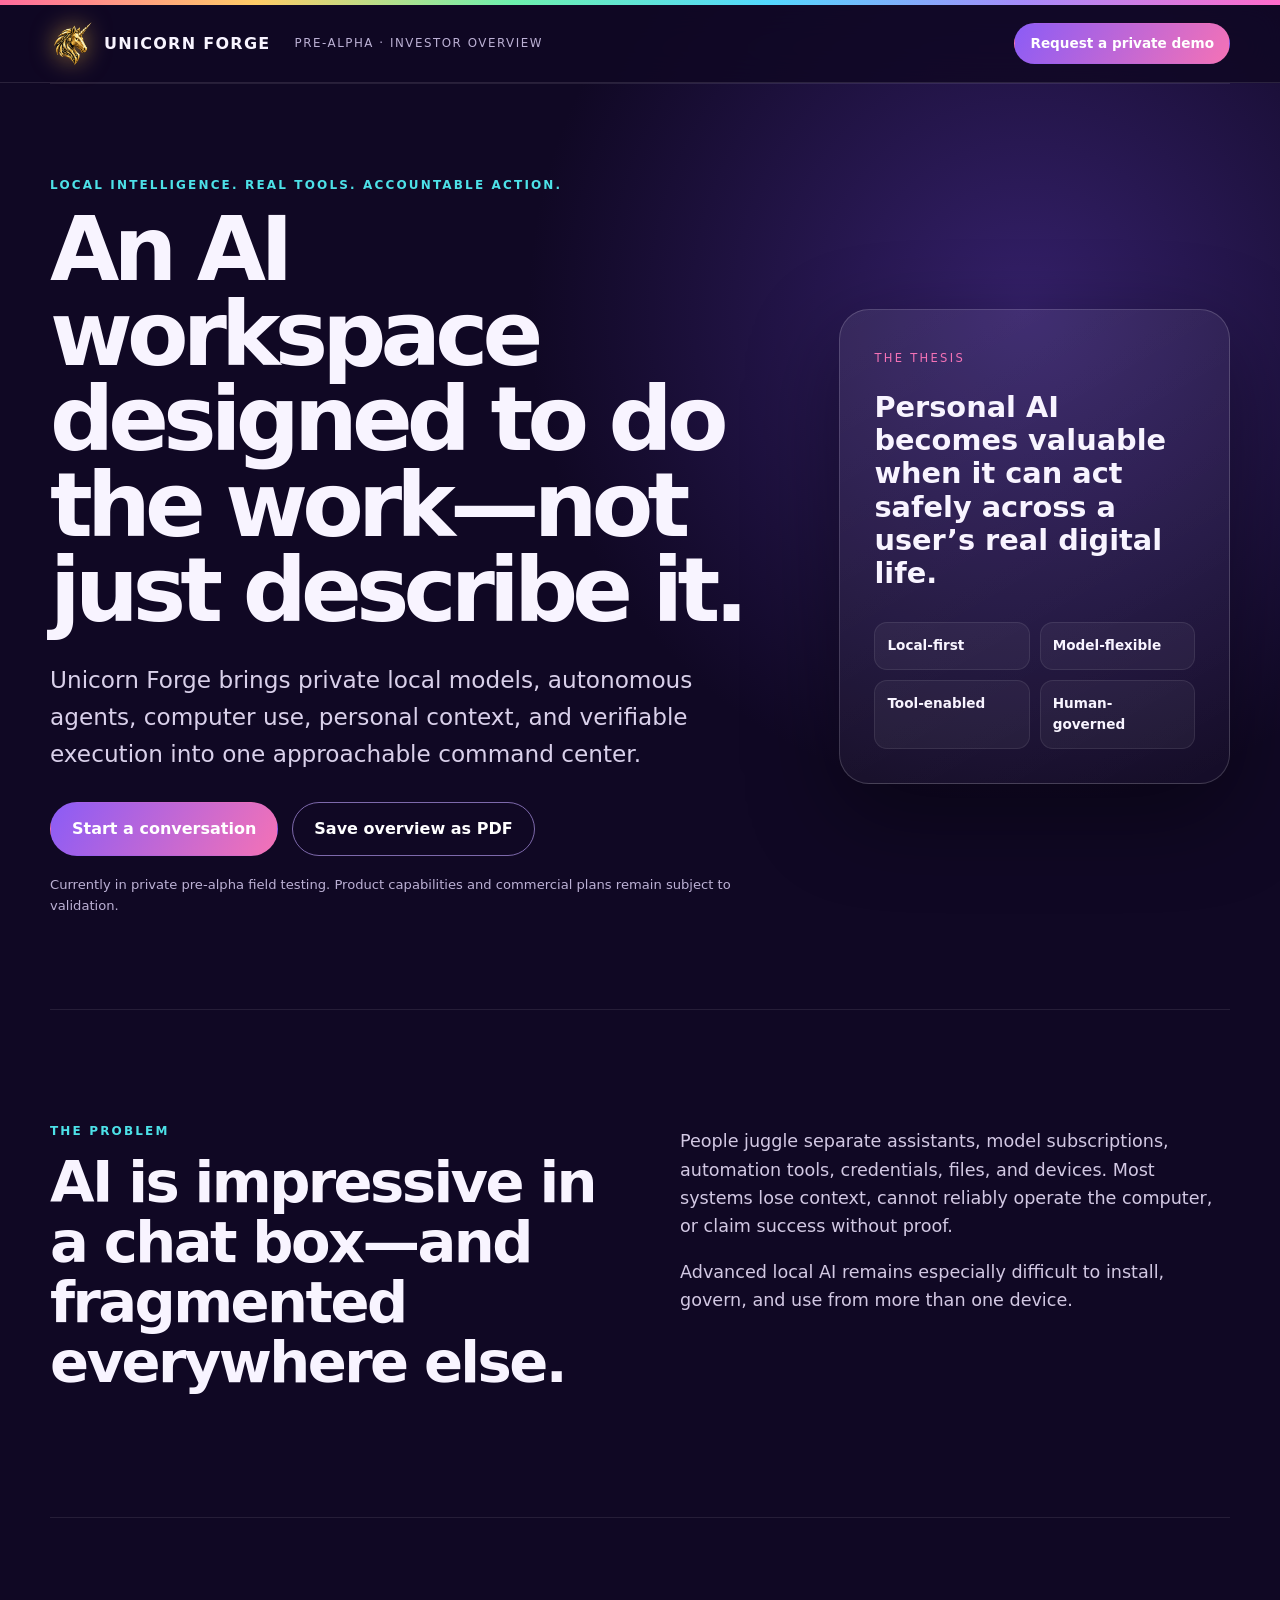
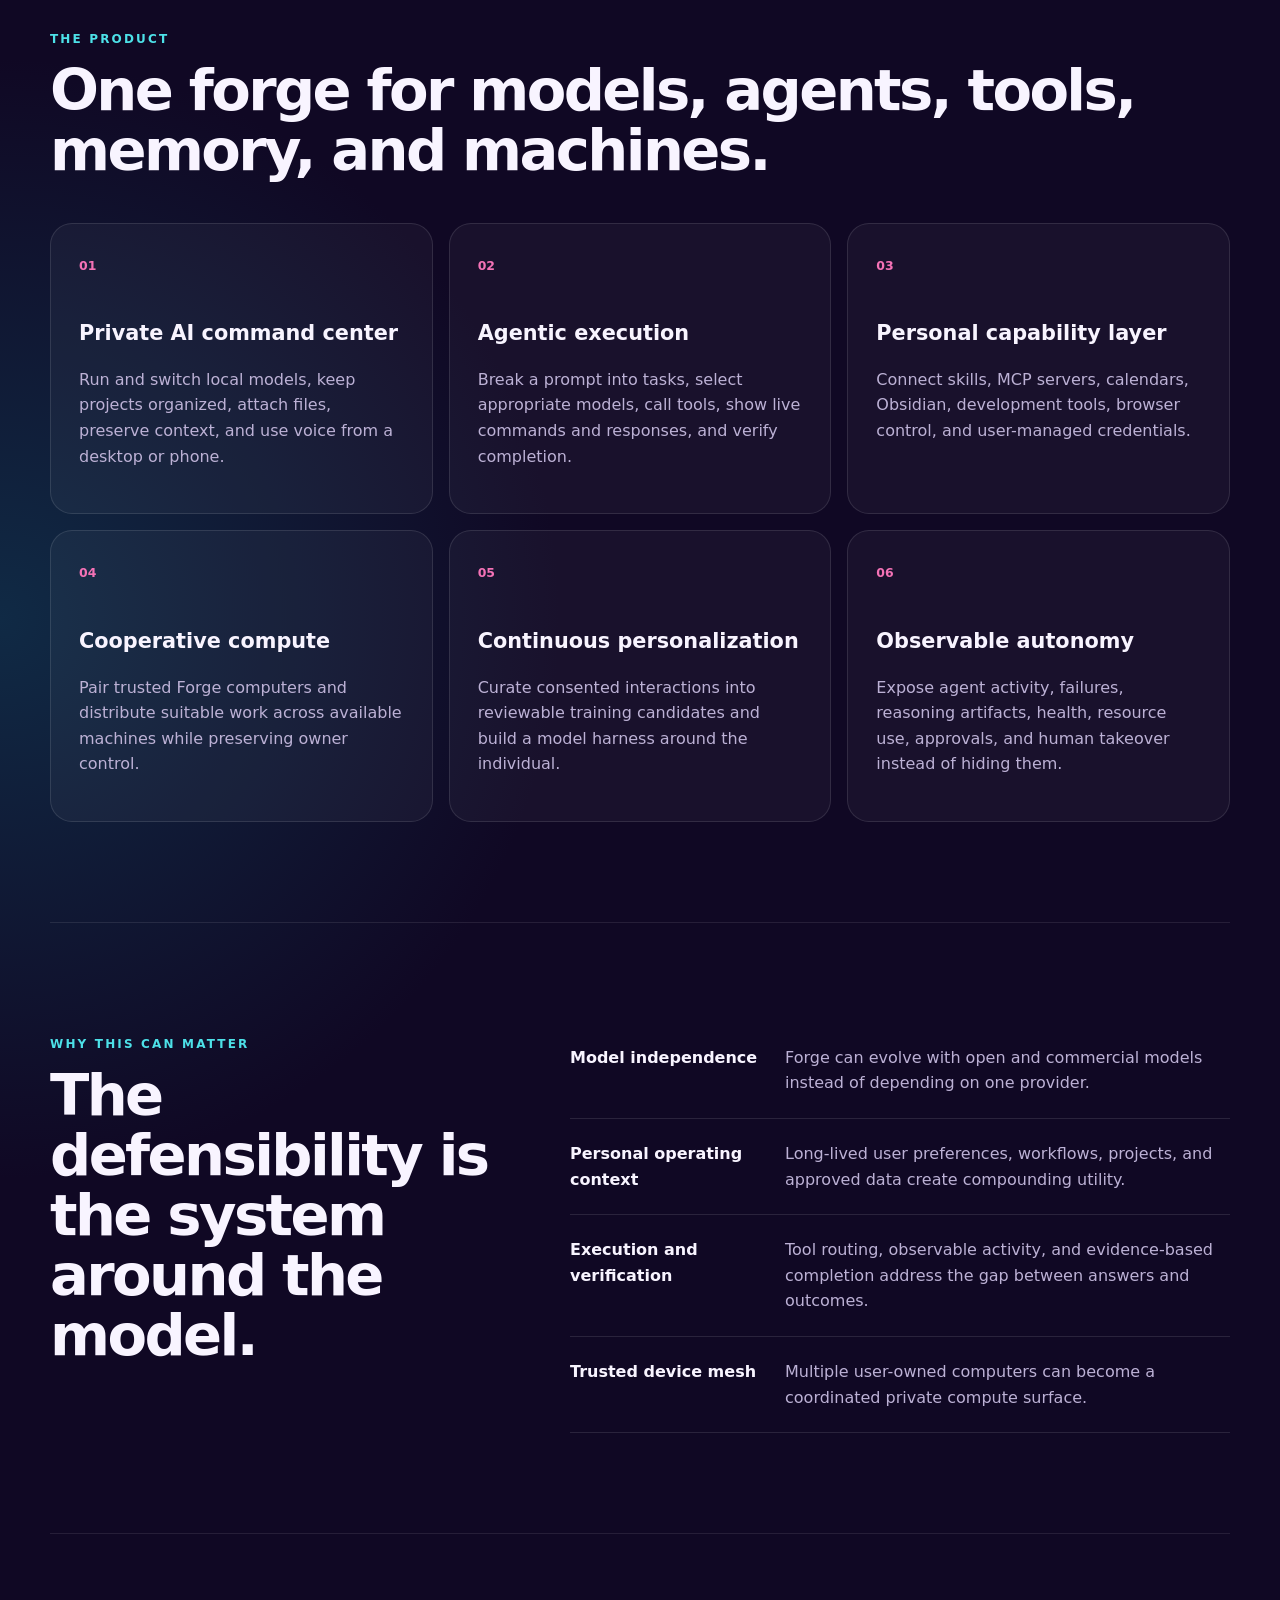
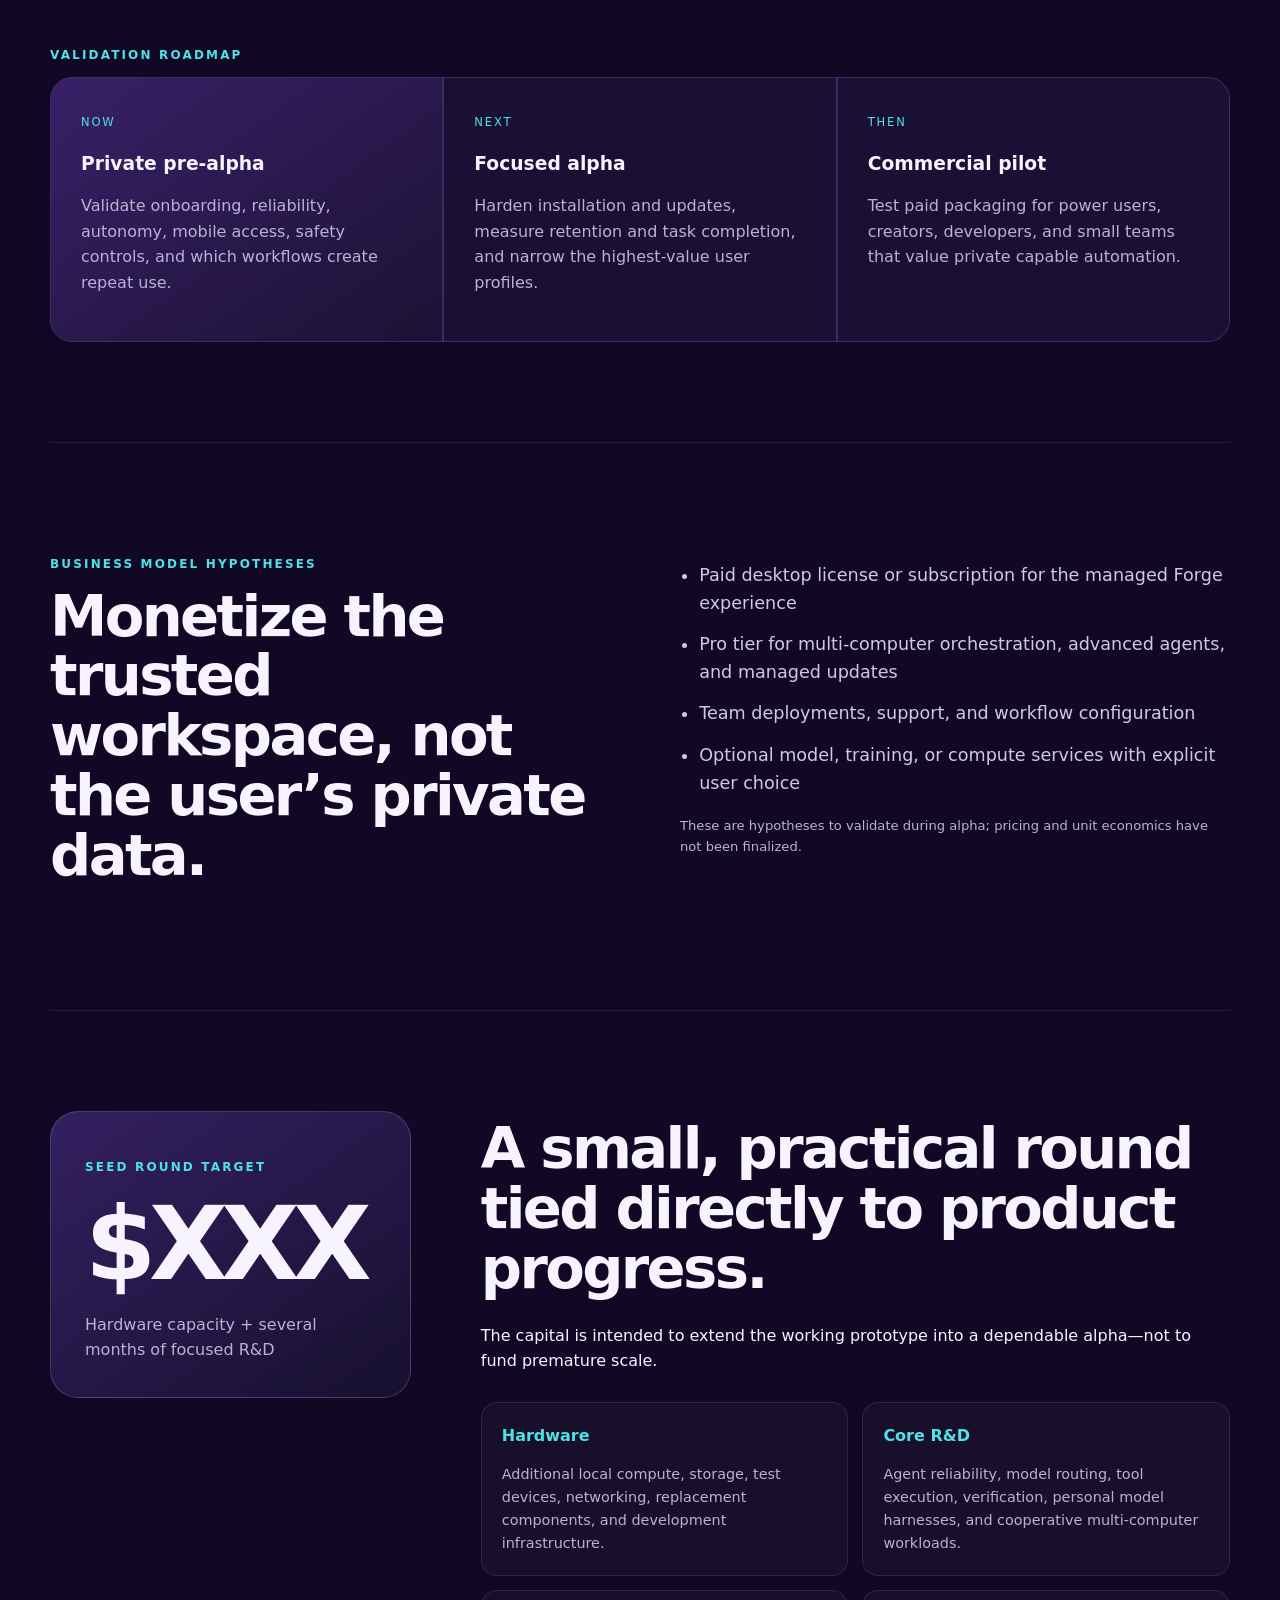
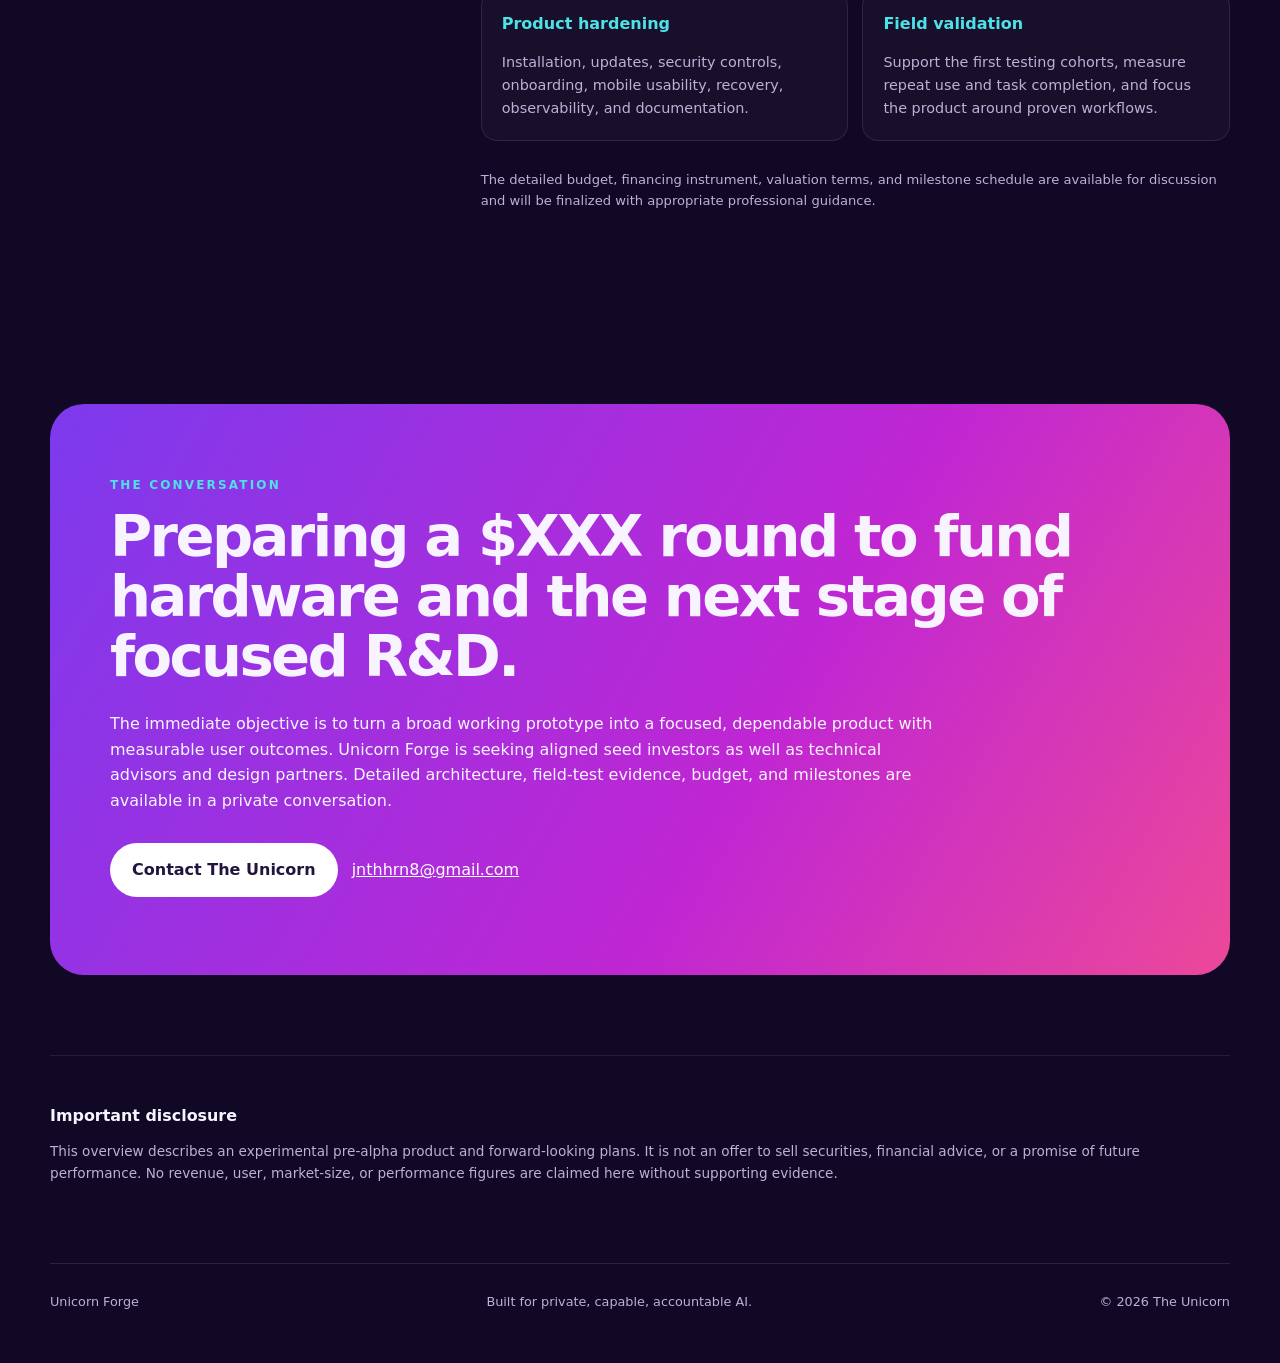
==== commit 0b6b6987: "Add ntfy controls and investor branding" ====
--- a/investors.html
+++ b/investors.html
@@ -6,13 +6,13 @@
     <meta name="theme-color" content="#100824" />
     <meta name="description" content="Unicorn Forge investor overview: a local-first AI workspace built to act, coordinate, verify, and improve." />
     <title>Unicorn Forge · Investor Overview</title>
-    <link rel="icon" type="image/svg+xml" href="data:image/svg+xml,%3Csvg xmlns='http://www.w3.org/2000/svg' viewBox='0 0 64 64'%3E%3Crect width='64' height='64' rx='16' fill='%23100824'/%3E%3Ctext x='8' y='48' font-size='46'%3E%F0%9F%A6%84%3C/text%3E%3C/svg%3E" />
+    <link rel="icon" type="image/png" href="unicorn-logo.png" />
     <link rel="stylesheet" href="investors.css" />
   </head>
   <body>
     <div class="rainbow" aria-hidden="true"></div>
     <header>
-      <a class="brand" href="investors.html"><span>🦄</span><strong>UNICORN FORGE</strong></a>
+      <a class="brand" href="investors.html"><img src="unicorn-logo.png" alt="Unicorn Forge circuit unicorn logo" /><strong>UNICORN FORGE</strong></a>
       <span class="stage">PRE-ALPHA · INVESTOR OVERVIEW</span>
       <a class="button small" href="mailto:tetheredunicorn@gmail.com?subject=Unicorn%20Forge%20investor%20conversation">Request a private demo</a>
     </header>
@@ -98,7 +98,7 @@
       <section class="round">
         <div class="round-amount">
           <p class="eyebrow">SEED ROUND TARGET</p>
-          <strong>$50,000</strong>
+          <strong>$XXX</strong>
           <span>Hardware capacity + several months of focused R&amp;D</span>
         </div>
         <div class="round-plan">
@@ -116,7 +116,7 @@
 
       <section class="ask">
         <p class="eyebrow">THE CONVERSATION</p>
-        <h2>Raising approximately $50,000 to fund hardware and the next several months of R&amp;D.</h2>
+        <h2>Preparing a $XXX round to fund hardware and the next stage of focused R&amp;D.</h2>
         <p>The immediate objective is to turn a broad working prototype into a focused, dependable product with measurable user outcomes. Unicorn Forge is seeking aligned seed investors as well as technical advisors and design partners. Detailed architecture, field-test evidence, budget, and milestones are available in a private conversation.</p>
         <div class="actions"><a class="button light" href="mailto:tetheredunicorn@gmail.com?subject=Unicorn%20Forge%20investor%20conversation">Contact The Unicorn</a><a class="text-link" href="mailto:jnthhrn8@gmail.com">jnthhrn8@gmail.com</a></div>
       </section>
@@ -126,6 +126,6 @@
         <p>This overview describes an experimental pre-alpha product and forward-looking plans. It is not an offer to sell securities, financial advice, or a promise of future performance. No revenue, user, market-size, or performance figures are claimed here without supporting evidence.</p>
       </section>
     </main>
-    <footer><span>🦄 Unicorn Forge</span><span>Built for private, capable, accountable AI.</span><span>© 2026 The Unicorn</span></footer>
+    <footer><span>Unicorn Forge</span><span>Built for private, capable, accountable AI.</span><span>© 2026 The Unicorn</span></footer>
   </body>
 </html>
--- a/investors.css
+++ b/investors.css
@@ -1 +1,2 @@
 :root{color-scheme:dark;--ink:#f8f4ff;--muted:#bcb1d5;--violet:#8b5cf6;--pink:#f472b6;--cyan:#4de1e8;--paper:#100824;--panel:#1a1034;--line:#3c2c63}*{box-sizing:border-box}html{scroll-behavior:smooth}body{margin:0;background:radial-gradient(circle at 80% 5%,#342069 0,transparent 31rem),radial-gradient(circle at 0 36%,#102a45 0,transparent 35rem),var(--paper);color:var(--ink);font:16px/1.6 Inter,ui-sans-serif,system-ui,-apple-system,"Segoe UI",sans-serif}.rainbow{height:5px;background:linear-gradient(90deg,#ff6b9d,#ffcc67,#6ef0ae,#53d8ff,#a78bfa,#ff6bcb)}header{min-height:78px;display:flex;align-items:center;gap:24px;padding:15px max(24px,calc((100vw - 1180px)/2));border-bottom:1px solid #ffffff1c;background:#100824d9;backdrop-filter:blur(16px);position:sticky;top:0;z-index:5}.brand{display:flex;gap:10px;align-items:center;color:var(--ink);text-decoration:none;letter-spacing:.08em}.brand span{font-size:27px}.stage{margin-right:auto;color:var(--muted);font-size:.74rem;letter-spacing:.13em}main,footer{width:min(1180px,calc(100% - 40px));margin:auto}.hero{min-height:670px;display:grid;grid-template-columns:1.3fr .7fr;gap:64px;align-items:center;padding:80px 0}h1{font-size:clamp(3rem,7vw,6.4rem);line-height:.95;letter-spacing:-.065em;margin:12px 0 28px;max-width:900px}h2{font-size:clamp(2rem,4.5vw,4rem);line-height:1.04;letter-spacing:-.045em;margin:8px 0 24px}h3{line-height:1.15}.eyebrow{font-size:.75rem;letter-spacing:.18em;font-weight:800;color:var(--cyan)}.lede{font-size:clamp(1.12rem,2vw,1.45rem);color:#d9d0ea;max-width:760px}.fine{font-size:.82rem;color:var(--muted)}.actions{display:flex;gap:14px;align-items:center;flex-wrap:wrap;margin:30px 0 18px}.button{display:inline-flex;justify-content:center;align-items:center;border:1px solid transparent;border-radius:999px;padding:13px 21px;background:linear-gradient(120deg,var(--violet),var(--pink));color:white;text-decoration:none;font:inherit;font-weight:800;cursor:pointer}.button.small{padding:9px 15px;font-size:.85rem}.button.ghost{background:transparent;border-color:#7d69ab}.button.light{background:white;color:#23143f}.signal-card{border:1px solid #ffffff2b;border-radius:30px;padding:34px;background:linear-gradient(150deg,#ffffff14,#ffffff06);box-shadow:0 30px 90px #0006}.signal-card>span{color:var(--pink);font-size:.72rem;letter-spacing:.2em}.signal-card>strong{display:block;font-size:1.8rem;line-height:1.15;margin:22px 0 32px}.signal-grid{display:grid;grid-template-columns:1fr 1fr;gap:10px}.signal-grid b{background:#ffffff0c;border:1px solid #ffffff16;border-radius:13px;padding:12px;font-size:.85rem}section{padding:100px 0;border-top:1px solid #ffffff17}.section-grid{display:grid;grid-template-columns:1fr 1fr;gap:80px}.copy{color:#d2c8e3;font-size:1.1rem}.cards{display:grid;grid-template-columns:repeat(3,1fr);gap:16px;margin-top:42px}.cards article{min-height:260px;padding:28px;border:1px solid #ffffff1c;border-radius:22px;background:#ffffff0a}.cards article>b{color:var(--pink);font-size:.78rem}.cards h3{font-size:1.3rem;margin-top:45px}.cards p,.timeline p{color:var(--muted)}.moat{display:grid;grid-template-columns:.8fr 1.2fr;gap:80px}.moat ol{list-style:none;padding:0;margin:0}.moat li{display:grid;grid-template-columns:190px 1fr;gap:25px;padding:22px 0;border-bottom:1px solid #ffffff1c}.moat span{color:var(--muted)}.timeline{display:grid;grid-template-columns:repeat(3,1fr);gap:2px;background:var(--line);border:1px solid var(--line);border-radius:22px;overflow:hidden}.timeline article{padding:30px;background:var(--panel)}.timeline article.active{background:linear-gradient(145deg,#392067,#1b1234)}.timeline span{font-size:.72rem;letter-spacing:.16em;color:var(--cyan)}.round{display:grid;grid-template-columns:.65fr 1.35fr;gap:70px}.round-amount{align-self:start;border:1px solid #ffffff2a;border-radius:28px;padding:34px;background:linear-gradient(145deg,#332061,#17102f)}.round-amount strong{display:block;font-size:clamp(3.6rem,8vw,6.8rem);line-height:1;letter-spacing:-.07em;margin:16px 0}.round-amount span{color:var(--muted)}.use-grid{display:grid;grid-template-columns:1fr 1fr;gap:14px;margin:28px 0}.use-grid article{padding:20px;border-radius:16px;background:#ffffff09;border:1px solid #ffffff17}.use-grid b{color:var(--cyan)}.use-grid p{color:var(--muted);font-size:.9rem;margin-bottom:0}.business ul{padding-left:1.2rem}.business li{margin-bottom:13px}.ask{border:0;border-radius:34px;padding:60px;margin:80px 0;background:linear-gradient(120deg,#7c3aed,#c026d3 60%,#ec4899)}.ask p{max-width:840px}.text-link{color:white}.disclosure{padding:35px 0 65px;color:var(--muted);font-size:.85rem}.disclosure h3{color:var(--ink)}footer{display:flex;justify-content:space-between;gap:20px;padding:28px 0 50px;border-top:1px solid #ffffff1c;color:var(--muted);font-size:.8rem}@media(max-width:800px){header{position:static;flex-wrap:wrap}.stage{order:3;width:100%}.hero,.section-grid,.moat,.round{grid-template-columns:1fr;gap:25px}.hero{padding:60px 0;min-height:auto}.cards,.timeline,.use-grid{grid-template-columns:1fr}.moat li{grid-template-columns:1fr;gap:5px}.ask{padding:34px 24px;margin:50px 0}footer{flex-direction:column}.button.small{display:none}}@media print{body{background:white;color:#191126}.rainbow{height:3px}header{position:static;background:white;border-color:#ddd}.stage,.brand,.eyebrow,.fine,.copy,.cards p,.timeline p,.moat span,.round-amount span,.use-grid p,.disclosure,footer{color:#4d455b}.button{border:1px solid #555;background:white;color:#191126}.hero{min-height:auto}.signal-card,.cards article,.timeline article,.round-amount,.use-grid article{box-shadow:none;background:#f6f2fb;border-color:#ddd}.ask{background:#eee;color:#191126}.ask .button{display:none}section{break-inside:avoid;padding:45px 0}}
+.brand img{width:44px;height:44px;object-fit:contain;filter:drop-shadow(0 0 12px #d8aa42aa)}
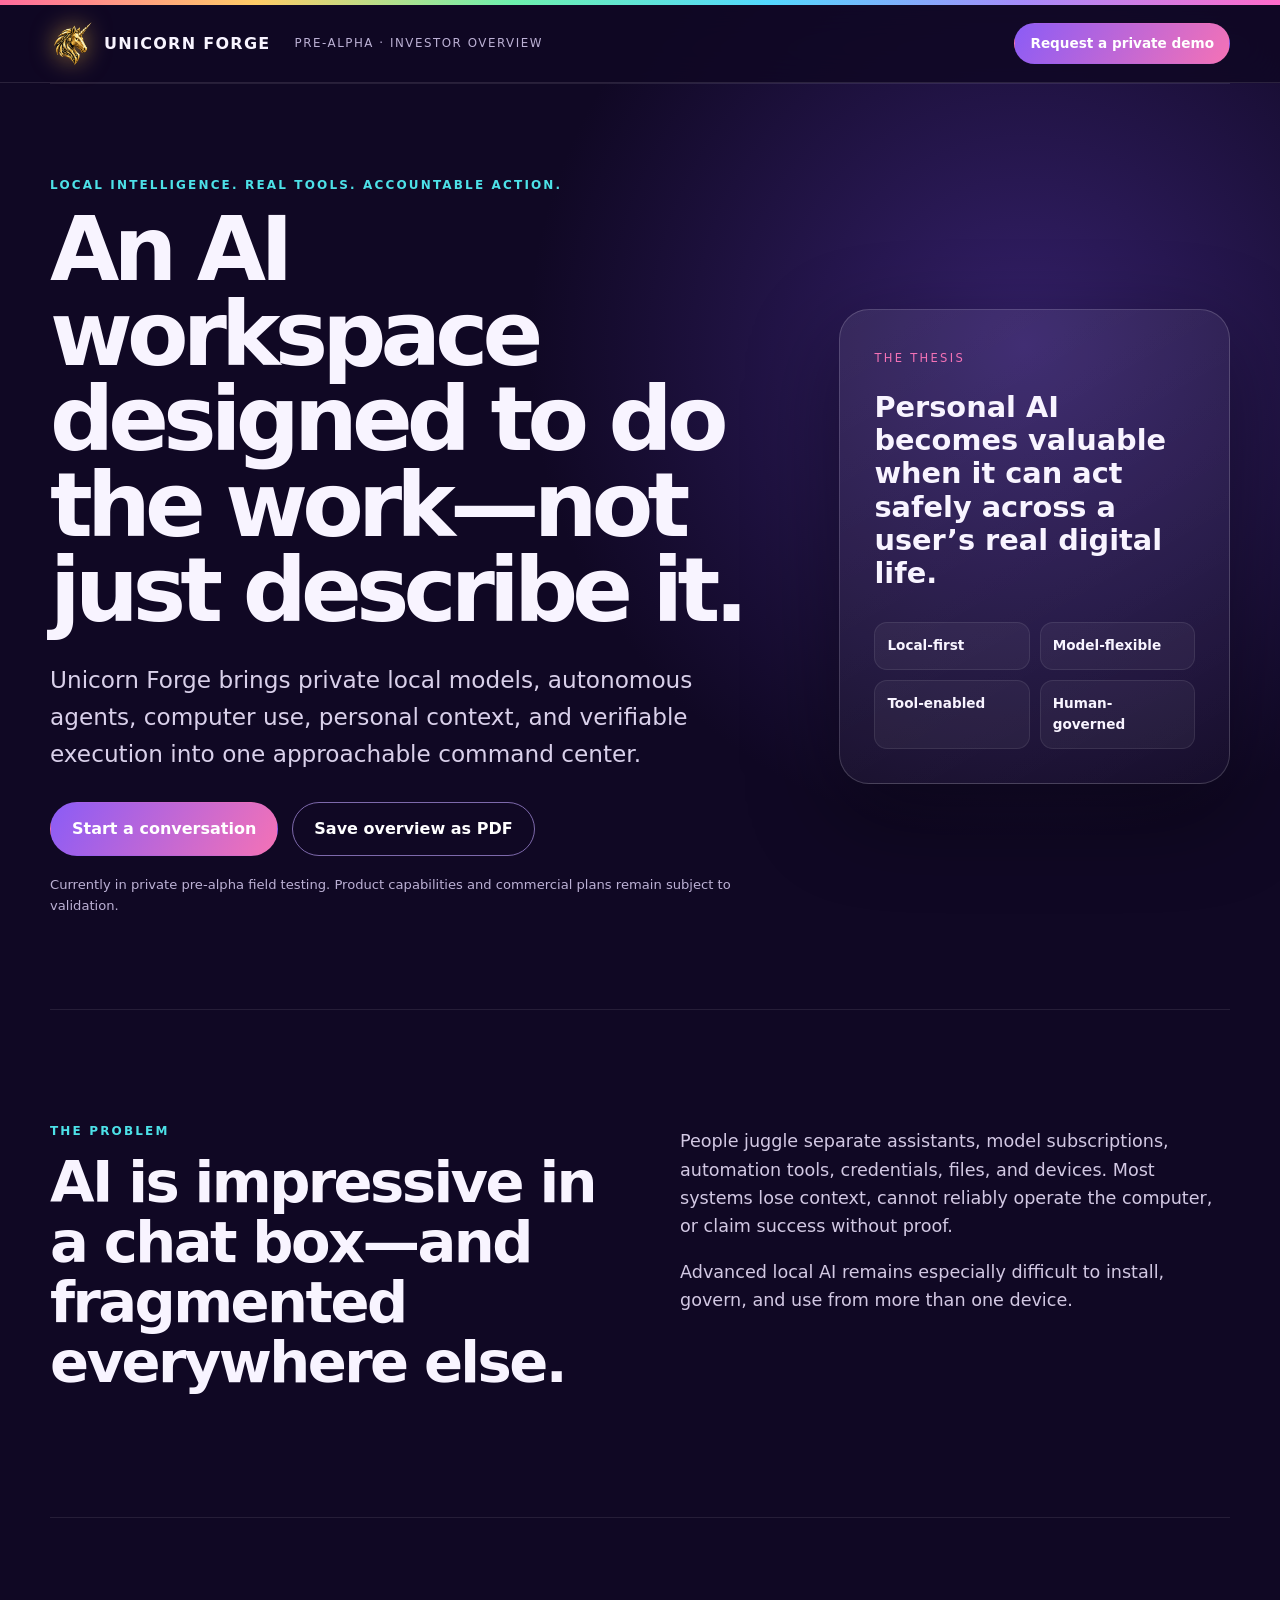
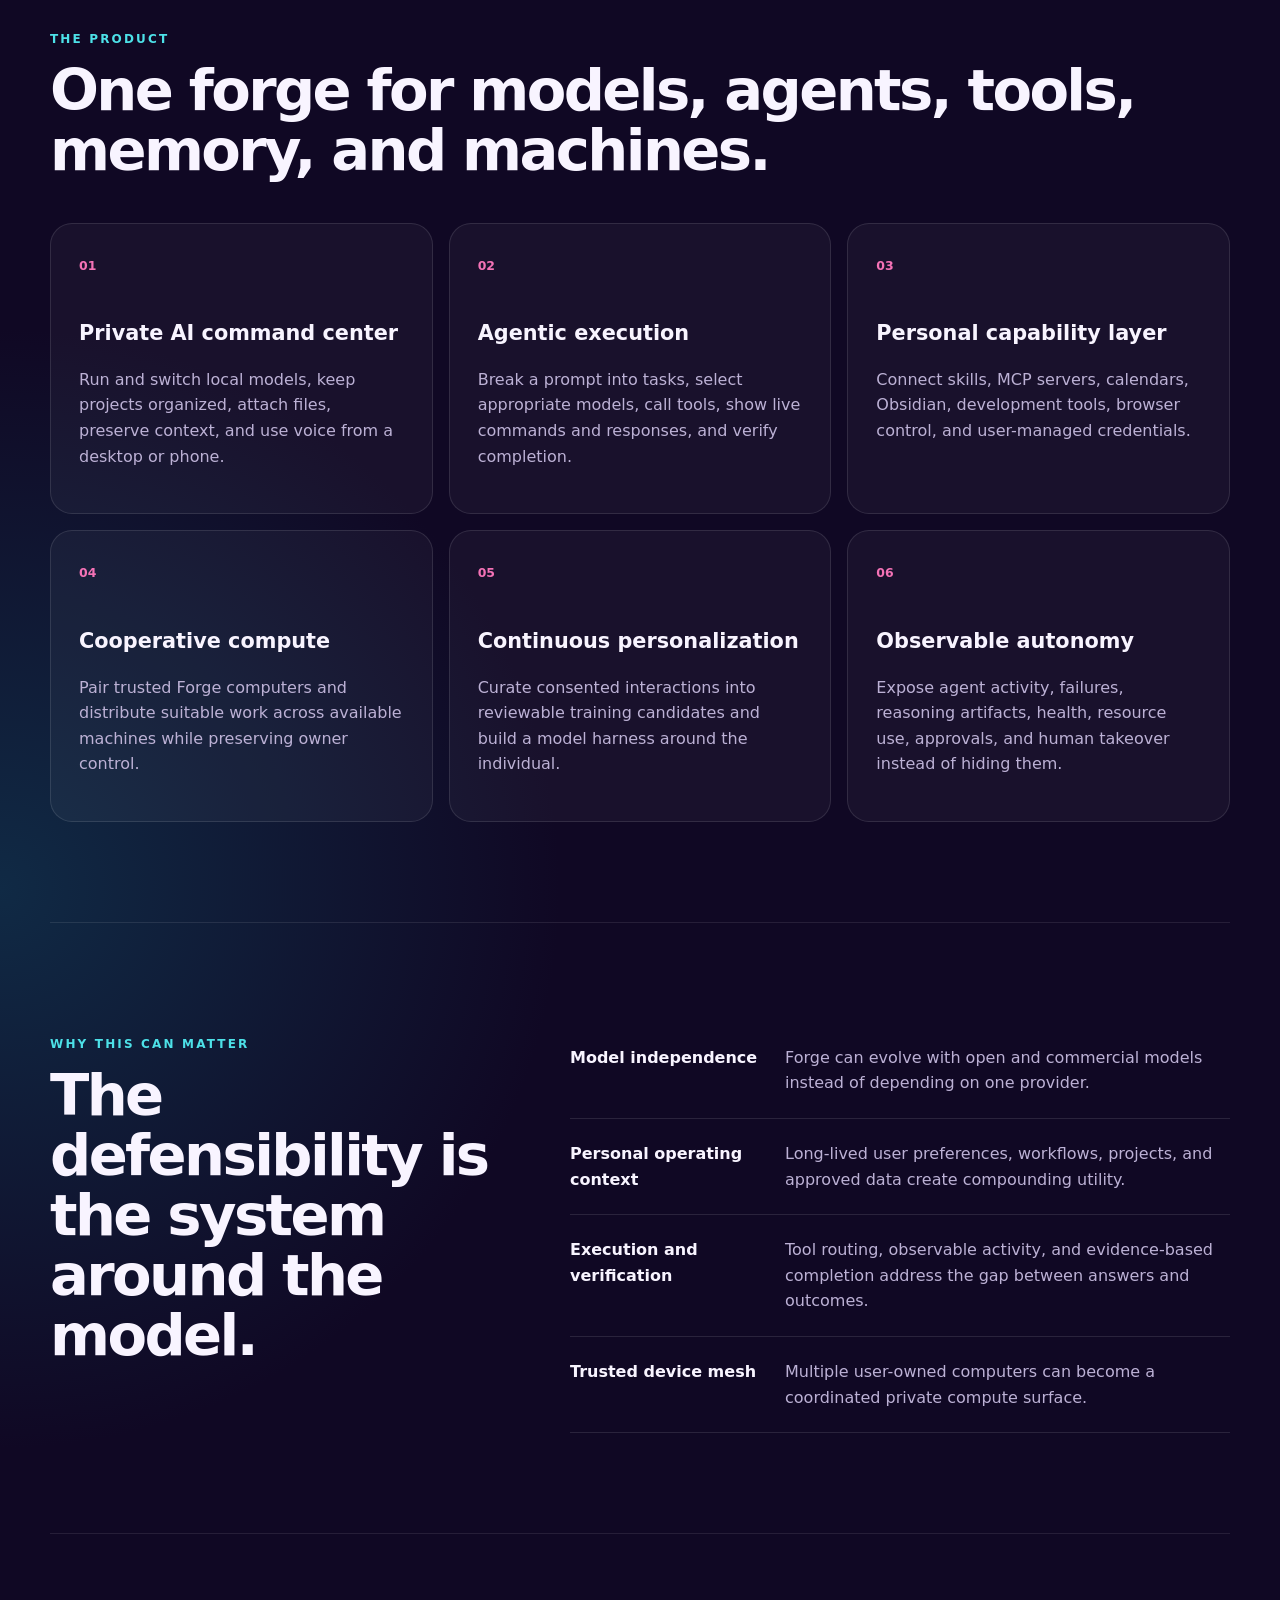
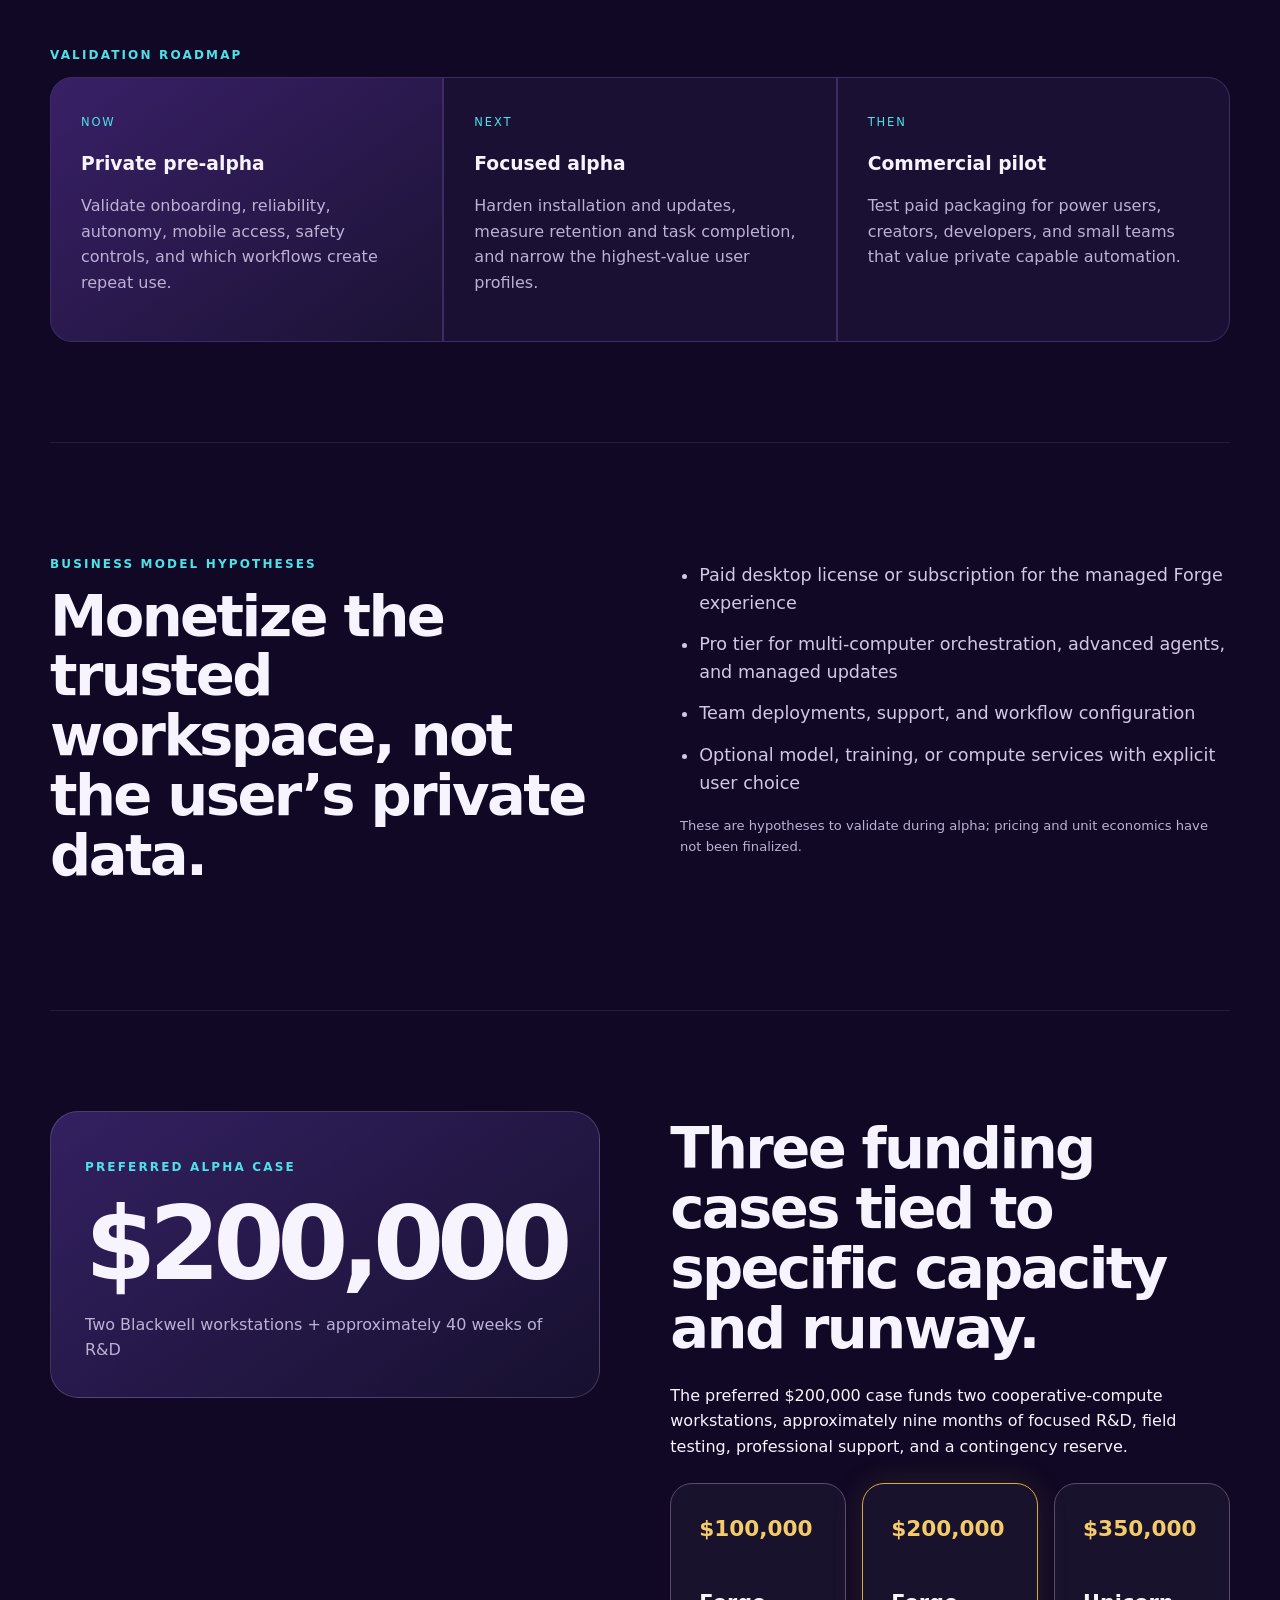
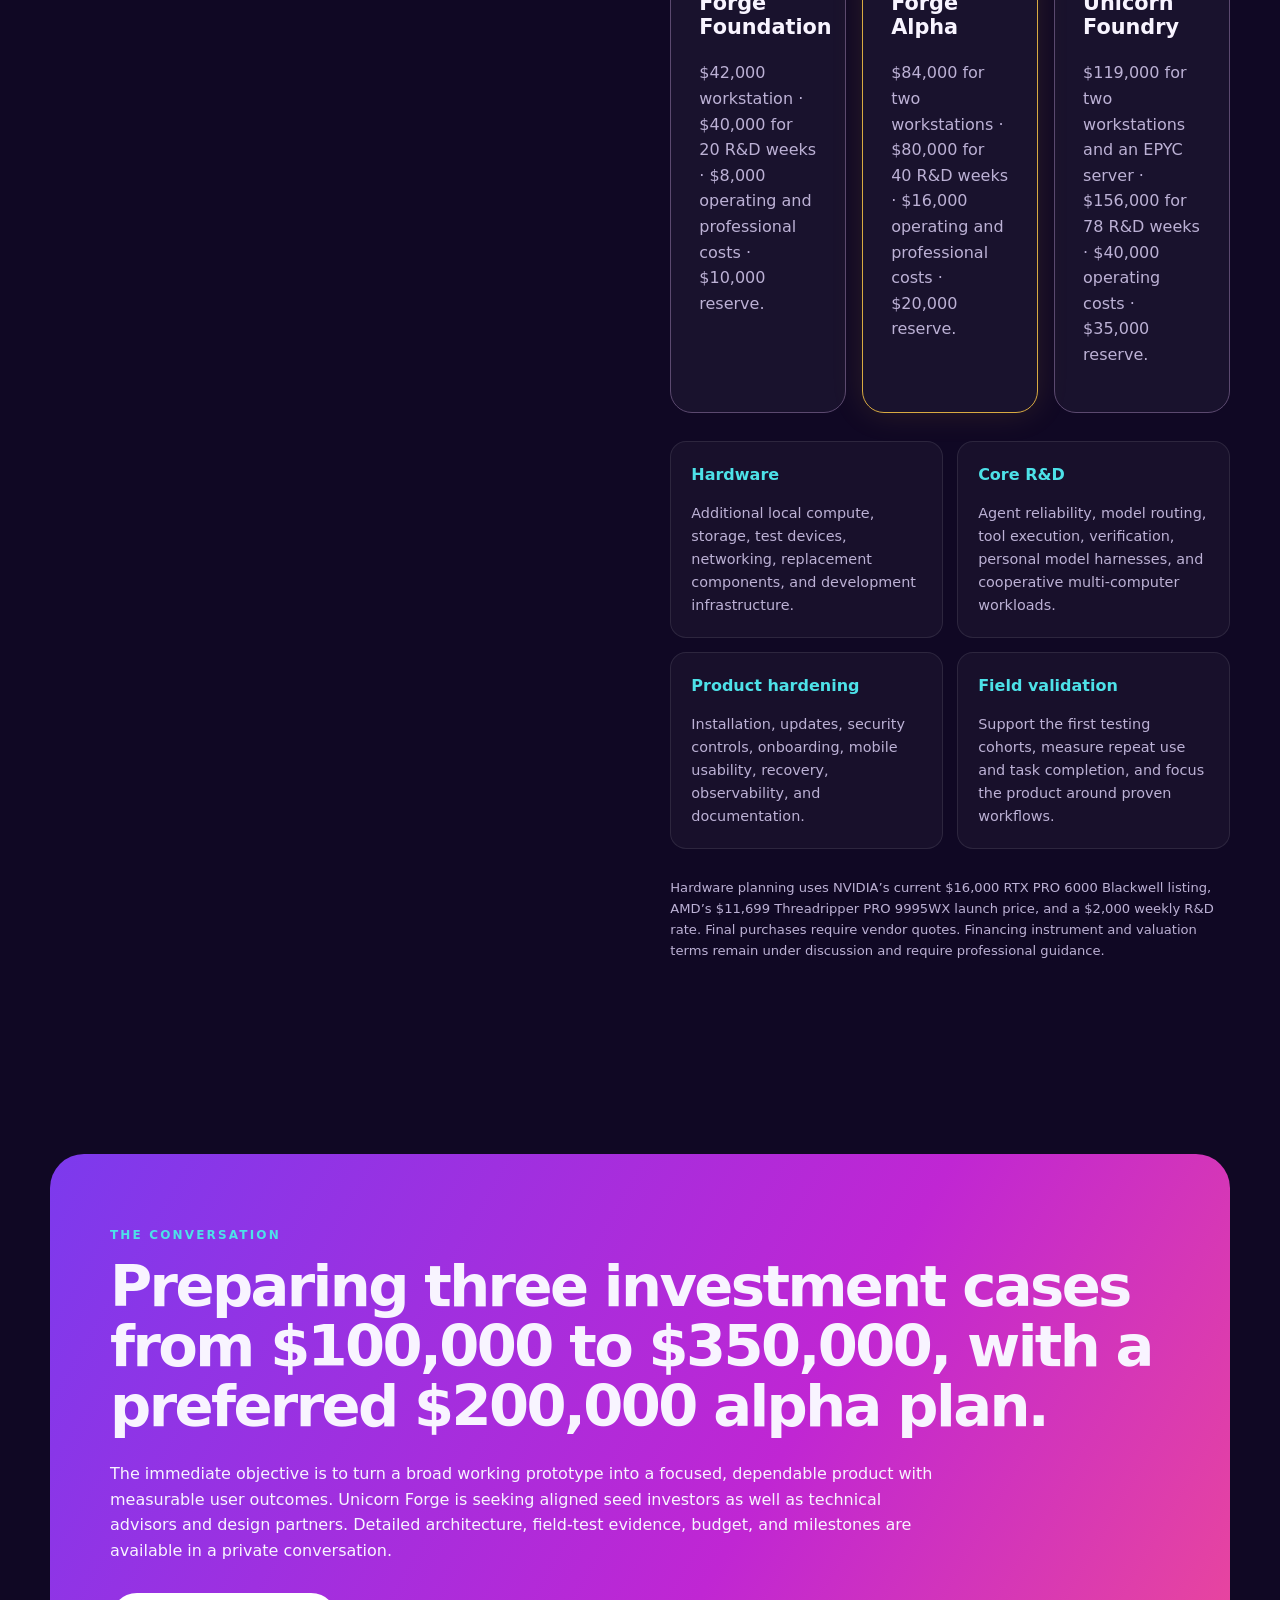
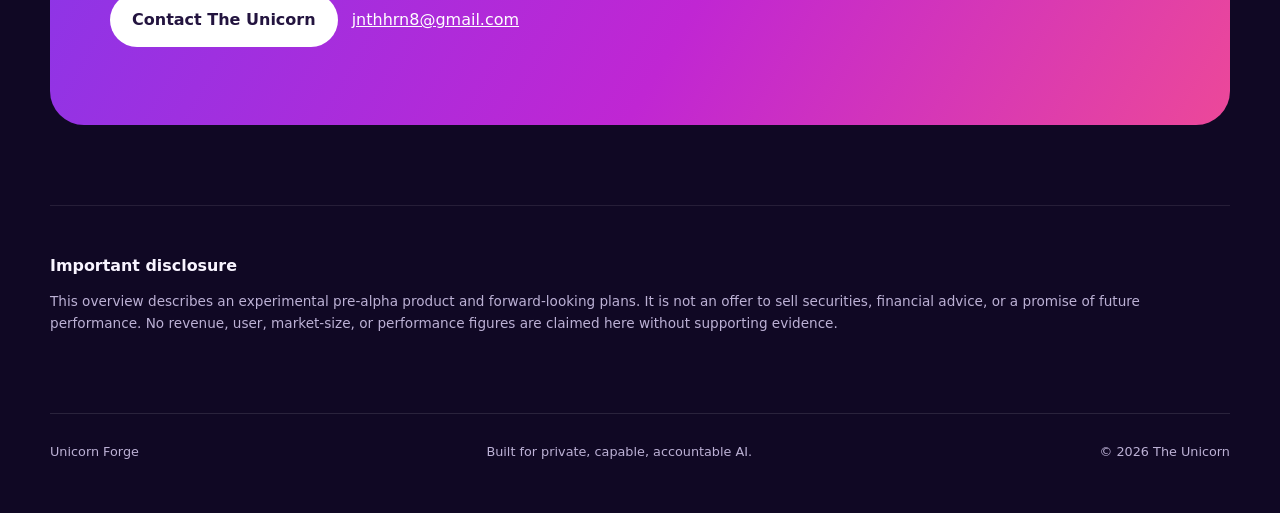
==== commit 1e253c80: "Add sourced investor funding tiers" ====
--- a/investors.html
+++ b/investors.html
@@ -97,26 +97,31 @@
 
       <section class="round">
         <div class="round-amount">
-          <p class="eyebrow">SEED ROUND TARGET</p>
-          <strong>$XXX</strong>
-          <span>Hardware capacity + several months of focused R&amp;D</span>
+          <p class="eyebrow">PREFERRED ALPHA CASE</p>
+          <strong>$200,000</strong>
+          <span>Two Blackwell workstations + approximately 40 weeks of R&amp;D</span>
         </div>
         <div class="round-plan">
-          <h2>A small, practical round tied directly to product progress.</h2>
-          <p>The capital is intended to extend the working prototype into a dependable alpha—not to fund premature scale.</p>
+          <h2>Three funding cases tied to specific capacity and runway.</h2>
+          <p>The preferred $200,000 case funds two cooperative-compute workstations, approximately nine months of focused R&amp;D, field testing, professional support, and a contingency reserve.</p>
+          <div class="cards funding-tiers">
+            <article><b>$100,000</b><h3>Forge Foundation</h3><p>$42,000 workstation · $40,000 for 20 R&amp;D weeks · $8,000 operating and professional costs · $10,000 reserve.</p></article>
+            <article class="preferred"><b>$200,000</b><h3>Forge Alpha</h3><p>$84,000 for two workstations · $80,000 for 40 R&amp;D weeks · $16,000 operating and professional costs · $20,000 reserve.</p></article>
+            <article><b>$350,000</b><h3>Unicorn Foundry</h3><p>$119,000 for two workstations and an EPYC server · $156,000 for 78 R&amp;D weeks · $40,000 operating costs · $35,000 reserve.</p></article>
+          </div>
           <div class="use-grid">
             <article><b>Hardware</b><p>Additional local compute, storage, test devices, networking, replacement components, and development infrastructure.</p></article>
             <article><b>Core R&amp;D</b><p>Agent reliability, model routing, tool execution, verification, personal model harnesses, and cooperative multi-computer workloads.</p></article>
             <article><b>Product hardening</b><p>Installation, updates, security controls, onboarding, mobile usability, recovery, observability, and documentation.</p></article>
             <article><b>Field validation</b><p>Support the first testing cohorts, measure repeat use and task completion, and focus the product around proven workflows.</p></article>
           </div>
-          <p class="fine">The detailed budget, financing instrument, valuation terms, and milestone schedule are available for discussion and will be finalized with appropriate professional guidance.</p>
+          <p class="fine">Hardware planning uses NVIDIA’s current $16,000 RTX PRO 6000 Blackwell listing, AMD’s $11,699 Threadripper PRO 9995WX launch price, and a $2,000 weekly R&amp;D rate. Final purchases require vendor quotes. Financing instrument and valuation terms remain under discussion and require professional guidance.</p>
         </div>
       </section>
 
       <section class="ask">
         <p class="eyebrow">THE CONVERSATION</p>
-        <h2>Preparing a $XXX round to fund hardware and the next stage of focused R&amp;D.</h2>
+        <h2>Preparing three investment cases from $100,000 to $350,000, with a preferred $200,000 alpha plan.</h2>
         <p>The immediate objective is to turn a broad working prototype into a focused, dependable product with measurable user outcomes. Unicorn Forge is seeking aligned seed investors as well as technical advisors and design partners. Detailed architecture, field-test evidence, budget, and milestones are available in a private conversation.</p>
         <div class="actions"><a class="button light" href="mailto:tetheredunicorn@gmail.com?subject=Unicorn%20Forge%20investor%20conversation">Contact The Unicorn</a><a class="text-link" href="mailto:jnthhrn8@gmail.com">jnthhrn8@gmail.com</a></div>
       </section>
--- a/investors.css
+++ b/investors.css
@@ -1,2 +1,3 @@
 :root{color-scheme:dark;--ink:#f8f4ff;--muted:#bcb1d5;--violet:#8b5cf6;--pink:#f472b6;--cyan:#4de1e8;--paper:#100824;--panel:#1a1034;--line:#3c2c63}*{box-sizing:border-box}html{scroll-behavior:smooth}body{margin:0;background:radial-gradient(circle at 80% 5%,#342069 0,transparent 31rem),radial-gradient(circle at 0 36%,#102a45 0,transparent 35rem),var(--paper);color:var(--ink);font:16px/1.6 Inter,ui-sans-serif,system-ui,-apple-system,"Segoe UI",sans-serif}.rainbow{height:5px;background:linear-gradient(90deg,#ff6b9d,#ffcc67,#6ef0ae,#53d8ff,#a78bfa,#ff6bcb)}header{min-height:78px;display:flex;align-items:center;gap:24px;padding:15px max(24px,calc((100vw - 1180px)/2));border-bottom:1px solid #ffffff1c;background:#100824d9;backdrop-filter:blur(16px);position:sticky;top:0;z-index:5}.brand{display:flex;gap:10px;align-items:center;color:var(--ink);text-decoration:none;letter-spacing:.08em}.brand span{font-size:27px}.stage{margin-right:auto;color:var(--muted);font-size:.74rem;letter-spacing:.13em}main,footer{width:min(1180px,calc(100% - 40px));margin:auto}.hero{min-height:670px;display:grid;grid-template-columns:1.3fr .7fr;gap:64px;align-items:center;padding:80px 0}h1{font-size:clamp(3rem,7vw,6.4rem);line-height:.95;letter-spacing:-.065em;margin:12px 0 28px;max-width:900px}h2{font-size:clamp(2rem,4.5vw,4rem);line-height:1.04;letter-spacing:-.045em;margin:8px 0 24px}h3{line-height:1.15}.eyebrow{font-size:.75rem;letter-spacing:.18em;font-weight:800;color:var(--cyan)}.lede{font-size:clamp(1.12rem,2vw,1.45rem);color:#d9d0ea;max-width:760px}.fine{font-size:.82rem;color:var(--muted)}.actions{display:flex;gap:14px;align-items:center;flex-wrap:wrap;margin:30px 0 18px}.button{display:inline-flex;justify-content:center;align-items:center;border:1px solid transparent;border-radius:999px;padding:13px 21px;background:linear-gradient(120deg,var(--violet),var(--pink));color:white;text-decoration:none;font:inherit;font-weight:800;cursor:pointer}.button.small{padding:9px 15px;font-size:.85rem}.button.ghost{background:transparent;border-color:#7d69ab}.button.light{background:white;color:#23143f}.signal-card{border:1px solid #ffffff2b;border-radius:30px;padding:34px;background:linear-gradient(150deg,#ffffff14,#ffffff06);box-shadow:0 30px 90px #0006}.signal-card>span{color:var(--pink);font-size:.72rem;letter-spacing:.2em}.signal-card>strong{display:block;font-size:1.8rem;line-height:1.15;margin:22px 0 32px}.signal-grid{display:grid;grid-template-columns:1fr 1fr;gap:10px}.signal-grid b{background:#ffffff0c;border:1px solid #ffffff16;border-radius:13px;padding:12px;font-size:.85rem}section{padding:100px 0;border-top:1px solid #ffffff17}.section-grid{display:grid;grid-template-columns:1fr 1fr;gap:80px}.copy{color:#d2c8e3;font-size:1.1rem}.cards{display:grid;grid-template-columns:repeat(3,1fr);gap:16px;margin-top:42px}.cards article{min-height:260px;padding:28px;border:1px solid #ffffff1c;border-radius:22px;background:#ffffff0a}.cards article>b{color:var(--pink);font-size:.78rem}.cards h3{font-size:1.3rem;margin-top:45px}.cards p,.timeline p{color:var(--muted)}.moat{display:grid;grid-template-columns:.8fr 1.2fr;gap:80px}.moat ol{list-style:none;padding:0;margin:0}.moat li{display:grid;grid-template-columns:190px 1fr;gap:25px;padding:22px 0;border-bottom:1px solid #ffffff1c}.moat span{color:var(--muted)}.timeline{display:grid;grid-template-columns:repeat(3,1fr);gap:2px;background:var(--line);border:1px solid var(--line);border-radius:22px;overflow:hidden}.timeline article{padding:30px;background:var(--panel)}.timeline article.active{background:linear-gradient(145deg,#392067,#1b1234)}.timeline span{font-size:.72rem;letter-spacing:.16em;color:var(--cyan)}.round{display:grid;grid-template-columns:.65fr 1.35fr;gap:70px}.round-amount{align-self:start;border:1px solid #ffffff2a;border-radius:28px;padding:34px;background:linear-gradient(145deg,#332061,#17102f)}.round-amount strong{display:block;font-size:clamp(3.6rem,8vw,6.8rem);line-height:1;letter-spacing:-.07em;margin:16px 0}.round-amount span{color:var(--muted)}.use-grid{display:grid;grid-template-columns:1fr 1fr;gap:14px;margin:28px 0}.use-grid article{padding:20px;border-radius:16px;background:#ffffff09;border:1px solid #ffffff17}.use-grid b{color:var(--cyan)}.use-grid p{color:var(--muted);font-size:.9rem;margin-bottom:0}.business ul{padding-left:1.2rem}.business li{margin-bottom:13px}.ask{border:0;border-radius:34px;padding:60px;margin:80px 0;background:linear-gradient(120deg,#7c3aed,#c026d3 60%,#ec4899)}.ask p{max-width:840px}.text-link{color:white}.disclosure{padding:35px 0 65px;color:var(--muted);font-size:.85rem}.disclosure h3{color:var(--ink)}footer{display:flex;justify-content:space-between;gap:20px;padding:28px 0 50px;border-top:1px solid #ffffff1c;color:var(--muted);font-size:.8rem}@media(max-width:800px){header{position:static;flex-wrap:wrap}.stage{order:3;width:100%}.hero,.section-grid,.moat,.round{grid-template-columns:1fr;gap:25px}.hero{padding:60px 0;min-height:auto}.cards,.timeline,.use-grid{grid-template-columns:1fr}.moat li{grid-template-columns:1fr;gap:5px}.ask{padding:34px 24px;margin:50px 0}footer{flex-direction:column}.button.small{display:none}}@media print{body{background:white;color:#191126}.rainbow{height:3px}header{position:static;background:white;border-color:#ddd}.stage,.brand,.eyebrow,.fine,.copy,.cards p,.timeline p,.moat span,.round-amount span,.use-grid p,.disclosure,footer{color:#4d455b}.button{border:1px solid #555;background:white;color:#191126}.hero{min-height:auto}.signal-card,.cards article,.timeline article,.round-amount,.use-grid article{box-shadow:none;background:#f6f2fb;border-color:#ddd}.ask{background:#eee;color:#191126}.ask .button{display:none}section{break-inside:avoid;padding:45px 0}}
 .brand img{width:44px;height:44px;object-fit:contain;filter:drop-shadow(0 0 12px #d8aa42aa)}
+.funding-tiers{grid-template-columns:repeat(3,minmax(0,1fr));margin:24px 0}.funding-tiers article{border-color:#5b496f}.funding-tiers article.preferred{border-color:#d8aa42;box-shadow:0 0 32px #d8aa4222}.funding-tiers article>b{font-size:1.35rem;color:#f5cb69}@media(max-width:820px){.funding-tiers{grid-template-columns:1fr}}
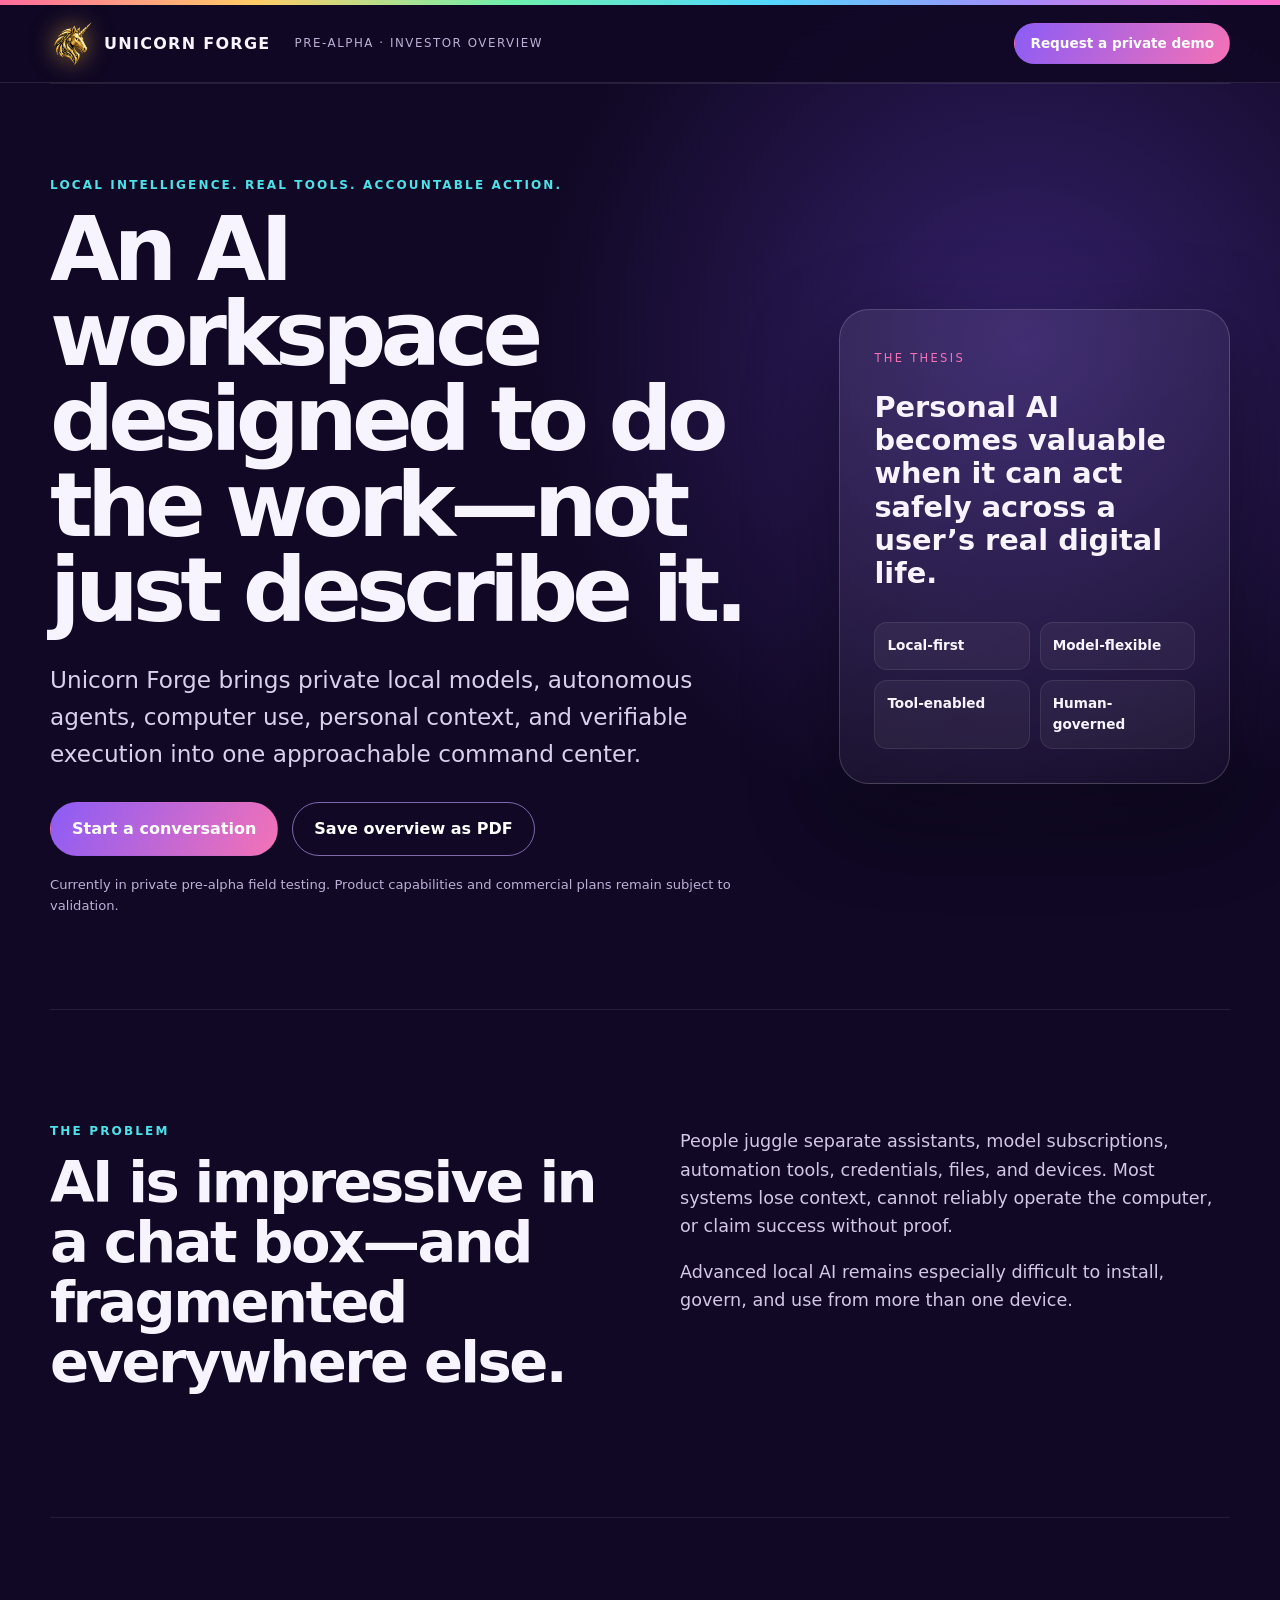
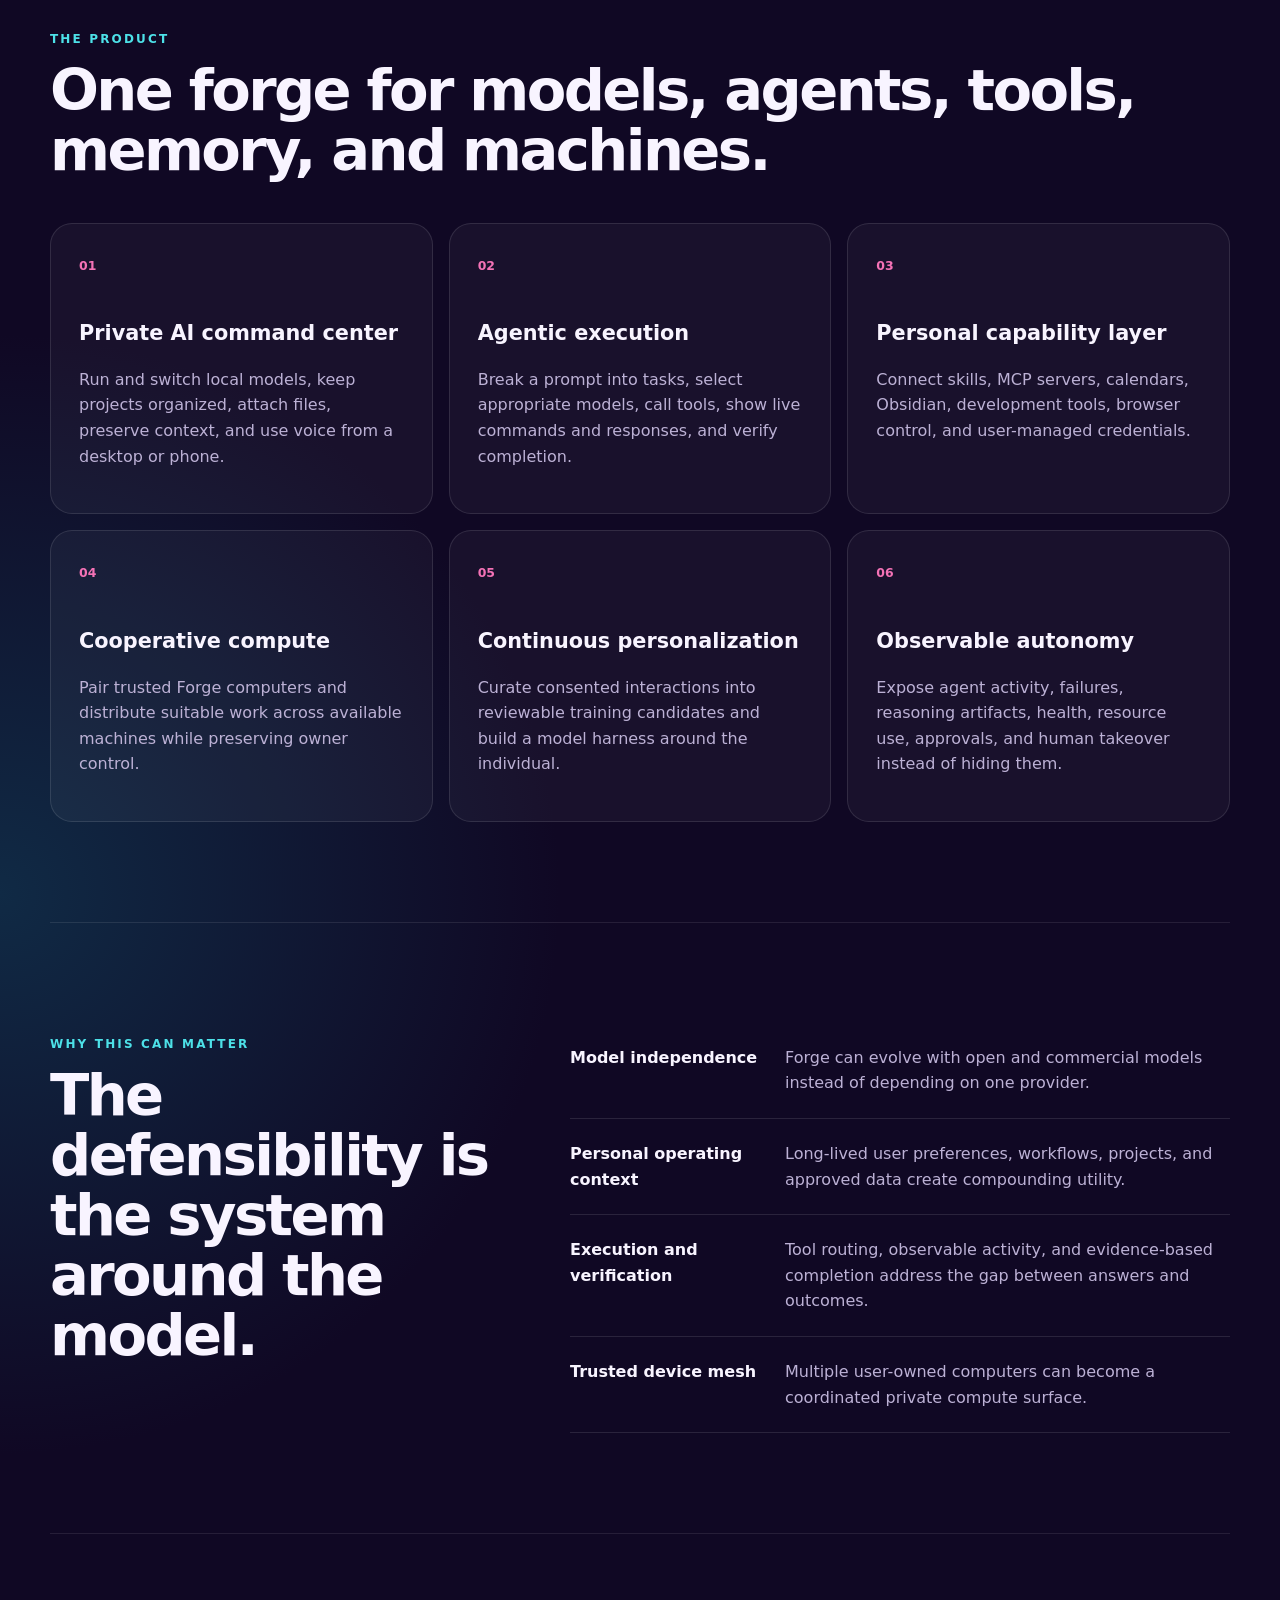
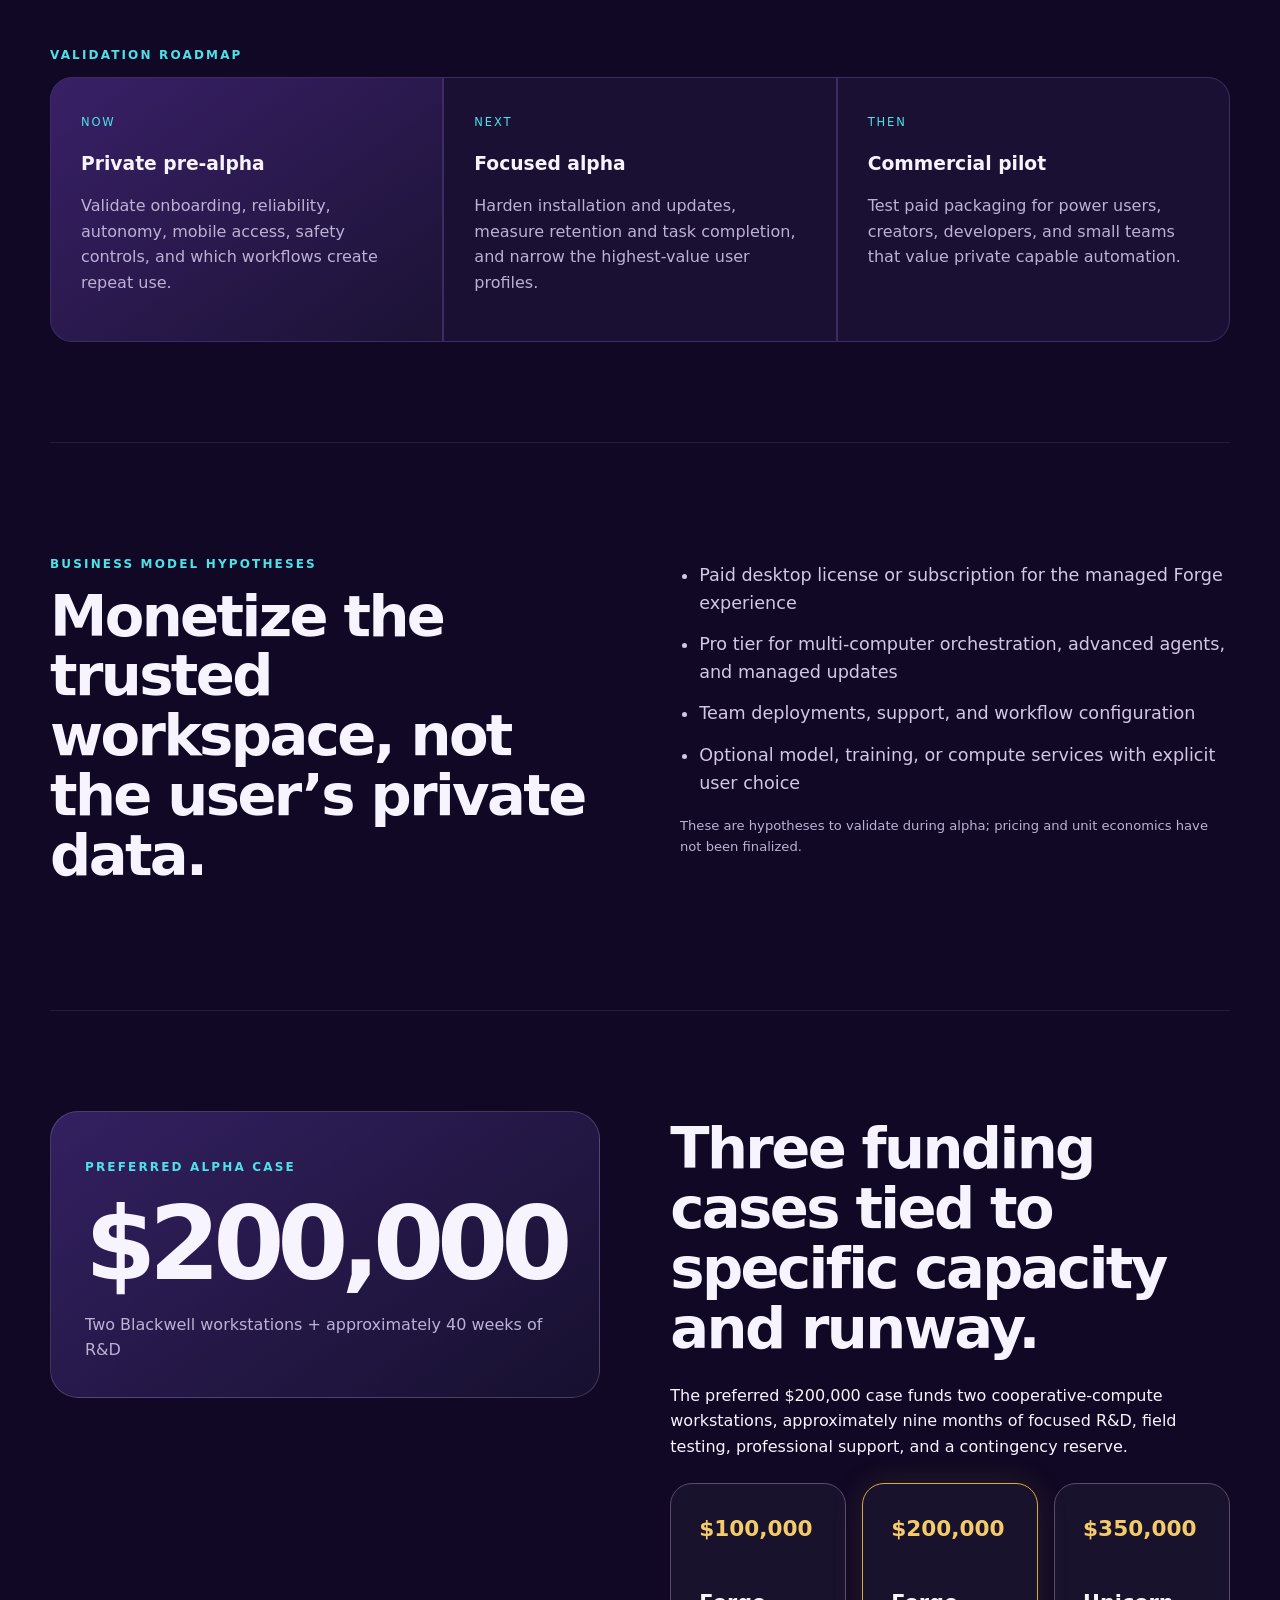
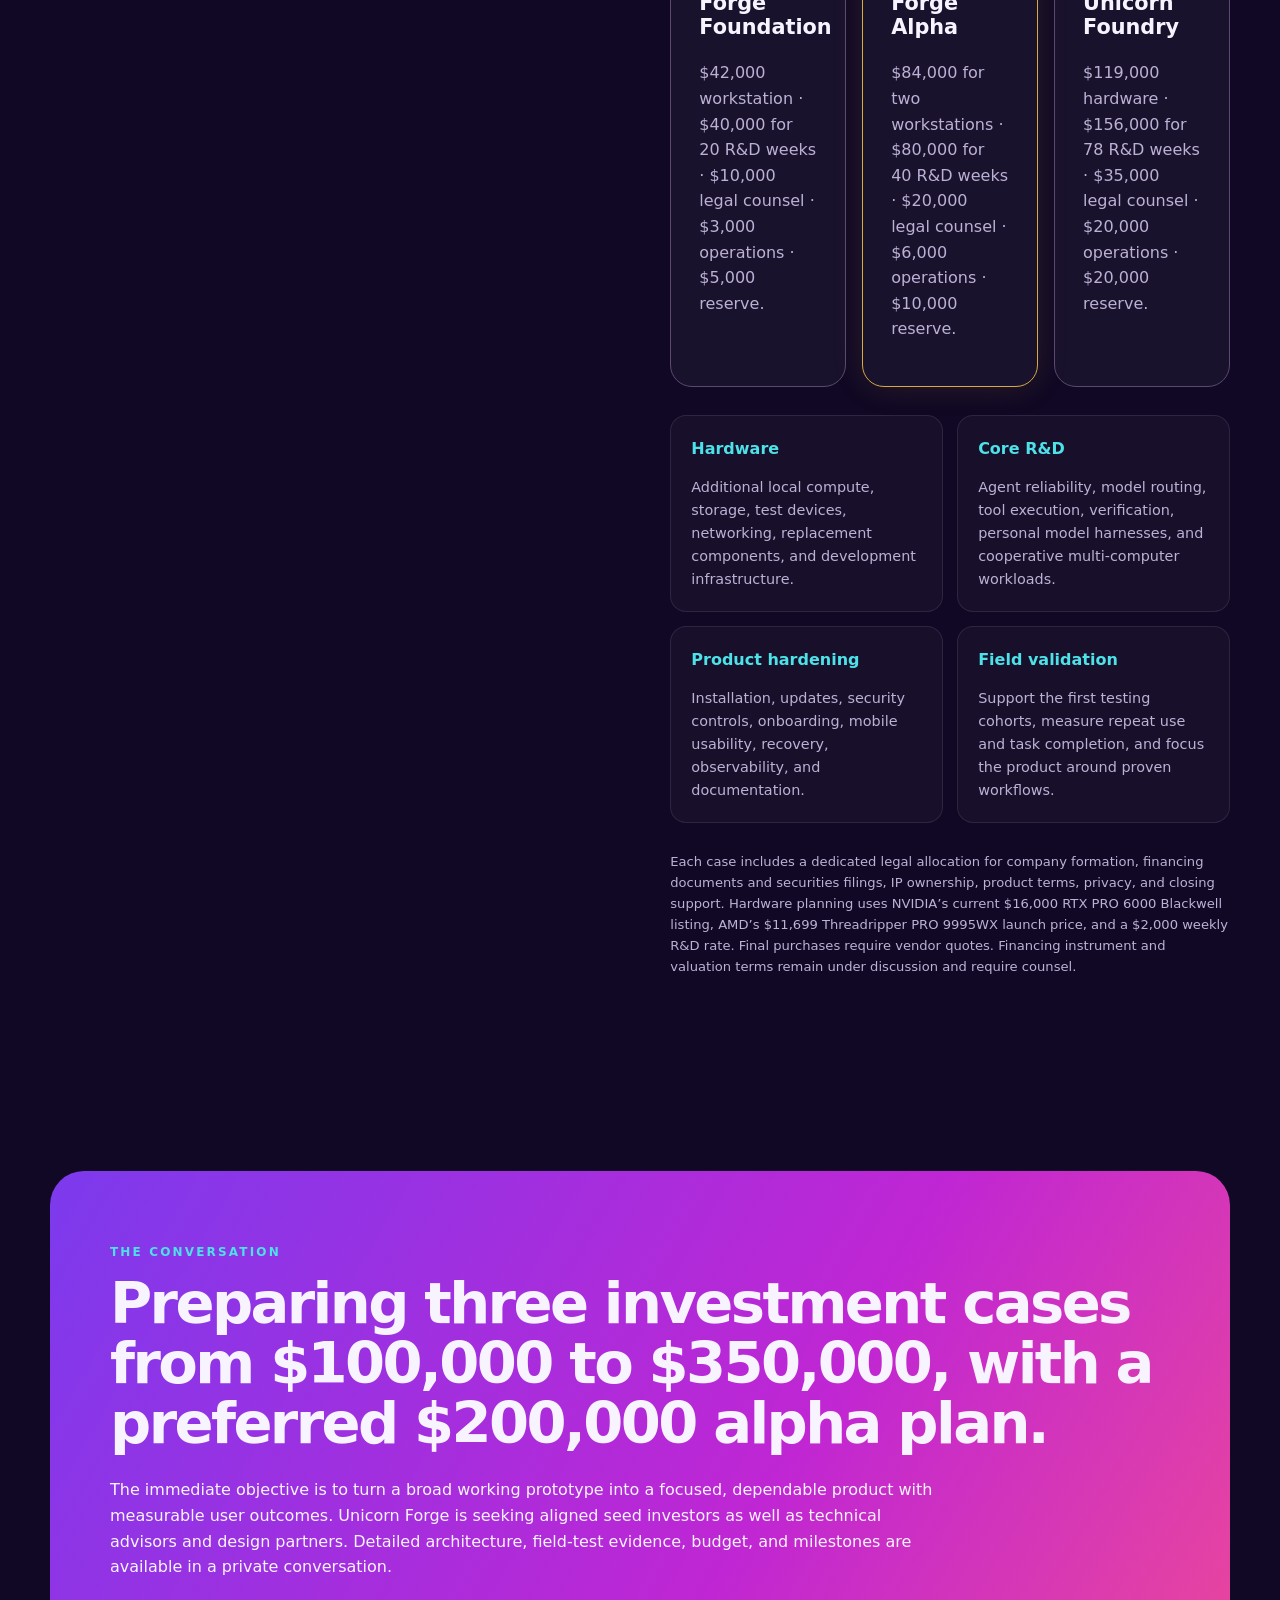
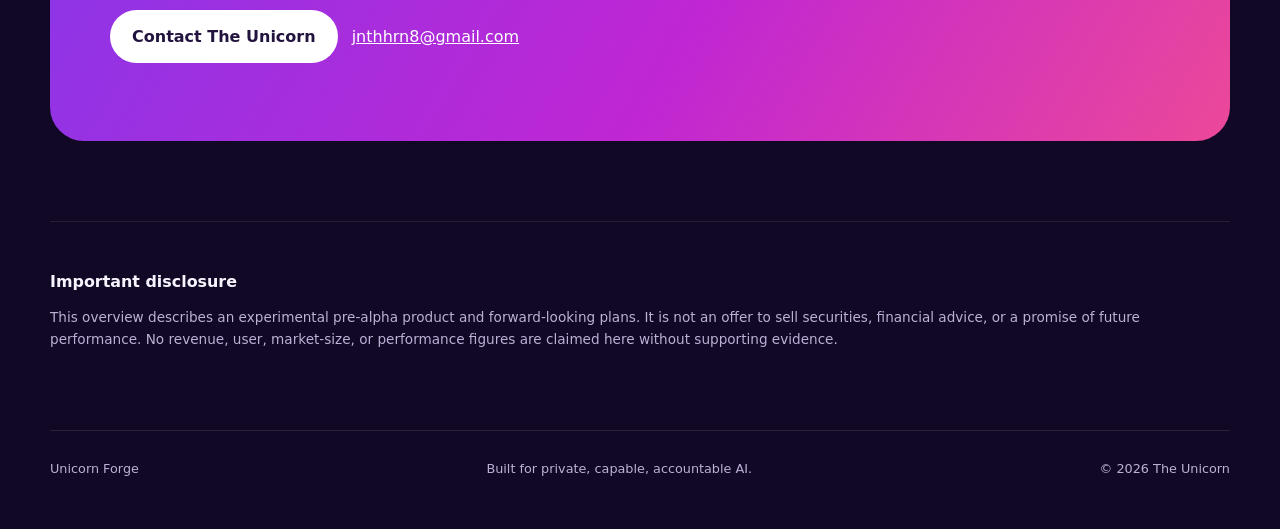
==== commit f88eb1f7: "Separate legal counsel in investor budget" ====
--- a/investors.html
+++ b/investors.html
@@ -105,9 +105,9 @@
           <h2>Three funding cases tied to specific capacity and runway.</h2>
           <p>The preferred $200,000 case funds two cooperative-compute workstations, approximately nine months of focused R&amp;D, field testing, professional support, and a contingency reserve.</p>
           <div class="cards funding-tiers">
-            <article><b>$100,000</b><h3>Forge Foundation</h3><p>$42,000 workstation · $40,000 for 20 R&amp;D weeks · $8,000 operating and professional costs · $10,000 reserve.</p></article>
-            <article class="preferred"><b>$200,000</b><h3>Forge Alpha</h3><p>$84,000 for two workstations · $80,000 for 40 R&amp;D weeks · $16,000 operating and professional costs · $20,000 reserve.</p></article>
-            <article><b>$350,000</b><h3>Unicorn Foundry</h3><p>$119,000 for two workstations and an EPYC server · $156,000 for 78 R&amp;D weeks · $40,000 operating costs · $35,000 reserve.</p></article>
+            <article><b>$100,000</b><h3>Forge Foundation</h3><p>$42,000 workstation · $40,000 for 20 R&amp;D weeks · $10,000 legal counsel · $3,000 operations · $5,000 reserve.</p></article>
+            <article class="preferred"><b>$200,000</b><h3>Forge Alpha</h3><p>$84,000 for two workstations · $80,000 for 40 R&amp;D weeks · $20,000 legal counsel · $6,000 operations · $10,000 reserve.</p></article>
+            <article><b>$350,000</b><h3>Unicorn Foundry</h3><p>$119,000 hardware · $156,000 for 78 R&amp;D weeks · $35,000 legal counsel · $20,000 operations · $20,000 reserve.</p></article>
           </div>
           <div class="use-grid">
             <article><b>Hardware</b><p>Additional local compute, storage, test devices, networking, replacement components, and development infrastructure.</p></article>
@@ -115,7 +115,7 @@
             <article><b>Product hardening</b><p>Installation, updates, security controls, onboarding, mobile usability, recovery, observability, and documentation.</p></article>
             <article><b>Field validation</b><p>Support the first testing cohorts, measure repeat use and task completion, and focus the product around proven workflows.</p></article>
           </div>
-          <p class="fine">Hardware planning uses NVIDIA’s current $16,000 RTX PRO 6000 Blackwell listing, AMD’s $11,699 Threadripper PRO 9995WX launch price, and a $2,000 weekly R&amp;D rate. Final purchases require vendor quotes. Financing instrument and valuation terms remain under discussion and require professional guidance.</p>
+          <p class="fine">Each case includes a dedicated legal allocation for company formation, financing documents and securities filings, IP ownership, product terms, privacy, and closing support. Hardware planning uses NVIDIA’s current $16,000 RTX PRO 6000 Blackwell listing, AMD’s $11,699 Threadripper PRO 9995WX launch price, and a $2,000 weekly R&amp;D rate. Final purchases require vendor quotes. Financing instrument and valuation terms remain under discussion and require counsel.</p>
         </div>
       </section>
 
